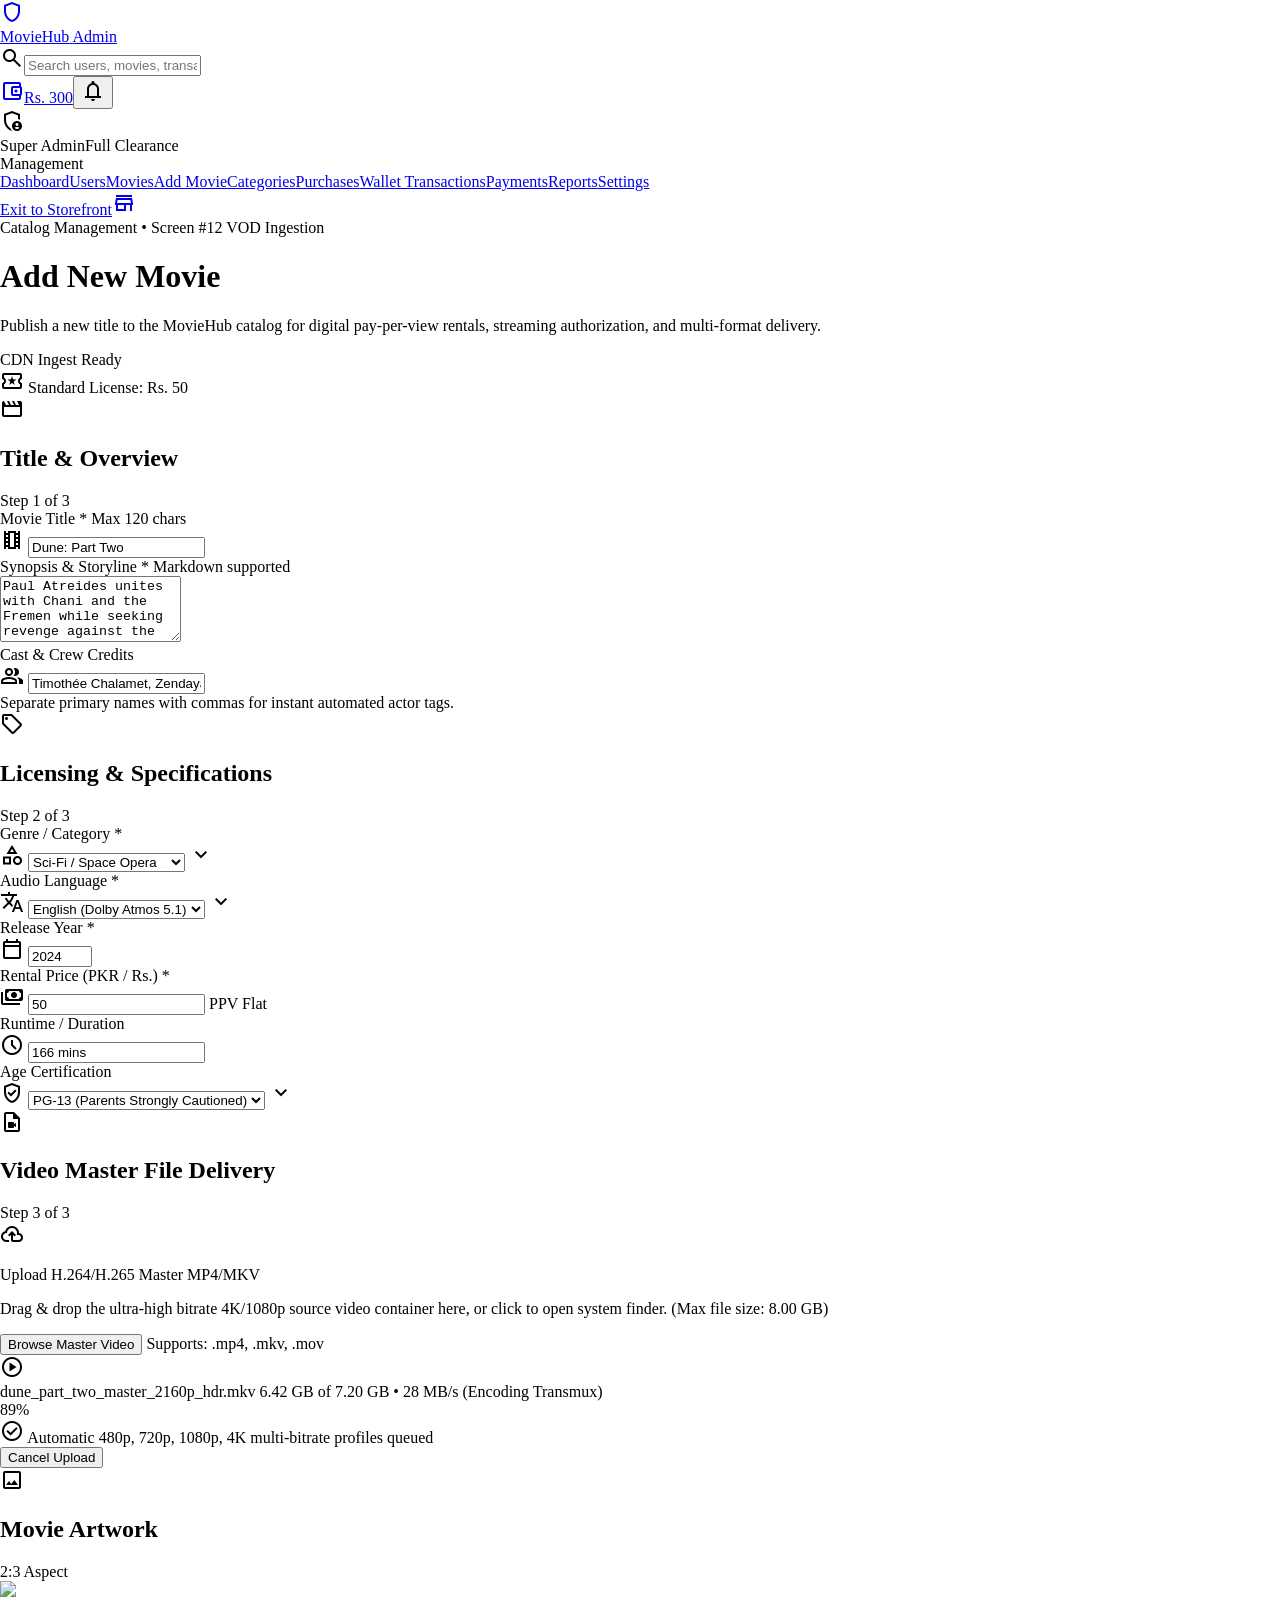
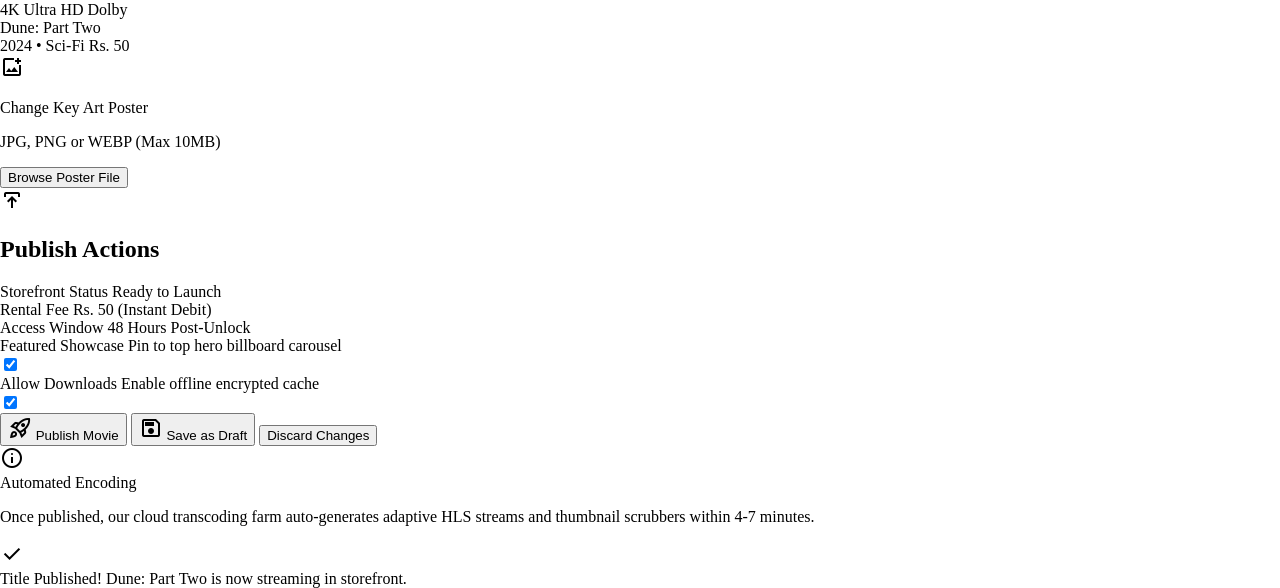
==== addmovie.html @ 7bdfab2d "create new pages for movie hub" ====
<!DOCTYPE html>

<html class="dark" lang="en"><head><meta charset="utf-8"/><meta content="width=device-width, initial-scale=1.0" name="viewport"/><meta content="web_admin" name="shell-type"/><title>MovieHub - Admin Portal</title><link href="https://fonts.googleapis.com" rel="preconnect"/><link crossorigin="" href="https://fonts.gstatic.com" rel="preconnect"/><link href="https://fonts.googleapis.com/css2?family=Plus+Jakarta+Sans:wght@400;600;700;800&amp;display=swap" rel="stylesheet"/><link href="https://fonts.googleapis.com/css2?family=Material+Symbols+Outlined:opsz,wght,FILL,GRAD@20..48,100..700,0..1,-50..200" rel="stylesheet"/><link href="https://fonts.googleapis.com/css2?family=Material+Symbols+Outlined:wght,FILL@100..700,0..1&amp;display=swap" rel="stylesheet"/>
<link href="https://fonts.googleapis.com/css2?family=Material+Symbols+Outlined:wght,FILL@100..700,0..1&amp;display=swap" rel="stylesheet"/><style>@layer base { html, body { margin: 0; padding: 0; } body { overscroll-behavior: none; } main > :first-child { margin-top: 0 !important; } main > :last-child { margin-bottom: 0 !important; } } ::-webkit-scrollbar { display: none; }</style><script src="https://cdn.tailwindcss.com"></script><script id="tailwind-config">tailwind.config = { darkMode: "class", theme: { extend: { "colors": { "surface-bright": "#353940", "on-tertiary": "#003824", "on-secondary": "#00354a", "surface-container-low": "#181c22", "outline-variant": "#3f4850", "on-secondary-fixed": "#001e2c", "secondary": "#7bd0ff", "error-container": "#93000a", "on-background": "#dfe2eb", "on-primary-container": "#002c47", "surface-container": "#1c2026", "on-surface-variant": "#bfc7d2", "secondary-fixed": "#c4e7ff", "on-secondary-fixed-variant": "#004c69", "inverse-surface": "#dfe2eb", "on-error-container": "#ffdad6", "on-primary-fixed-variant": "#004b73", "surface-tint": "#93ccff", "on-tertiary-fixed-variant": "#005236", "surface": "#10141a", "on-tertiary-fixed": "#002113", "tertiary": "#4edea3", "error": "#ffb4ab", "surface-variant": "#31353c", "surface-container-highest": "#31353c", "primary-fixed": "#cce5ff", "on-tertiary-container": "#00311f", "inverse-on-surface": "#2d3137", "surface-dim": "#10141a", "primary": "#93ccff", "on-primary-fixed": "#001d31", "primary-fixed-dim": "#93ccff", "inverse-primary": "#006398", "tertiary-fixed-dim": "#4edea3", "outline": "#89929b", "primary-container": "#3198dc", "secondary-container": "#00a6e0", "secondary-fixed-dim": "#7bd0ff", "tertiary-container": "#00a572", "on-secondary-container": "#00374d", "surface-container-lowest": "#0a0e14", "tertiary-fixed": "#6ffbbe", "on-primary": "#003351", "surface-container-high": "#262a31", "on-surface": "#dfe2eb", "background": "#10141a", "on-error": "#690005" }, "borderRadius": { "DEFAULT": "0.25rem", "lg": "0.5rem", "xl": "0.75rem", "full": "9999px" }, "spacing": { "space-xs": "0.25rem", "margin-mobile": "1rem", "space-sm": "0.5rem", "space-md": "1rem", "space-lg": "1.5rem", "gutter-mobile": "0.75rem", "margin": "2rem", "gutter": "1.25rem", "space-xl": "2.5rem" }, "fontFamily": { "headline-lg-mobile": ["Plus Jakarta Sans"], "body-md": ["Plus Jakarta Sans"], "headline-xl": ["Plus Jakarta Sans"], "title-md": ["Plus Jakarta Sans"], "body-lg": ["Plus Jakarta Sans"], "headline-xl-mobile": ["Plus Jakarta Sans"], "headline-lg": ["Plus Jakarta Sans"], "label-md": ["Plus Jakarta Sans"], "body-sm": ["Plus Jakarta Sans"], "headline-sm": ["Plus Jakarta Sans"], "headline-md": ["Plus Jakarta Sans"], "label-lg": ["Plus Jakarta Sans"], "label-sm": ["Plus Jakarta Sans"] }, "fontSize": { "headline-lg-mobile": ["24px", { "lineHeight": "32px", "letterSpacing": "-0.01em", "fontWeight": "700" }], "body-md": ["14px", { "lineHeight": "22px", "fontWeight": "400" }], "headline-xl": ["48px", { "lineHeight": "56px", "letterSpacing": "-0.02em", "fontWeight": "800" }], "title-md": ["16px", { "lineHeight": "24px", "fontWeight": "600" }], "body-lg": ["16px", { "lineHeight": "26px", "fontWeight": "400" }], "headline-xl-mobile": ["32px", { "lineHeight": "40px", "letterSpacing": "-0.02em", "fontWeight": "800" }], "headline-lg": ["32px", { "lineHeight": "40px", "letterSpacing": "-0.015em", "fontWeight": "700" }], "label-md": ["12px", { "lineHeight": "16px", "letterSpacing": "0.02em", "fontWeight": "600" }], "body-sm": ["12px", { "lineHeight": "18px", "fontWeight": "400" }], "headline-sm": ["20px", { "lineHeight": "28px", "fontWeight": "600" }], "headline-md": ["24px", { "lineHeight": "32px", "fontWeight": "600" }], "label-lg": ["14px", { "lineHeight": "20px", "fontWeight": "600" }], "label-sm": ["10px", { "lineHeight": "14px", "letterSpacing": "0.04em", "fontWeight": "700" }] } } } };</script></head><body class="bg-surface-container-lowest font-body-md text-on-surface antialiased"><header class="fixed top-0 left-0 right-0 z-50 bg-surface/90 backdrop-blur-xl border-b border-surface-container-high"><div class="h-16 w-full px-margin flex items-center justify-between gap-space-md"><div class="flex items-center gap-space-xl"><a class="flex items-center gap-space-sm group" data-path="admin-dashboard" href="#"><div class="w-9 h-9 rounded-lg bg-primary flex items-center justify-center shadow-[0_0_16px_rgba(147,204,255,0.4)] group-hover:scale-105 transition-transform"><span class="material-symbols-outlined text-on-primary text-[22px]">shield</span></div><span class="font-headline-sm text-headline-sm font-bold tracking-tight text-on-surface">Movie<span class="text-primary">Hub</span> <span class="text-xs uppercase tracking-widest text-primary-container px-2 py-0.5 bg-surface-container rounded ml-1 font-bold">Admin</span></span></a></div><div class="flex-1 max-w-md hidden md:block"><div class="relative flex items-center"><span class="material-symbols-outlined absolute left-space-md text-outline pointer-events-none text-[20px]">search</span><input class="w-full h-10 pl-10 pr-space-md bg-surface-container-low border border-surface-container-high rounded-full font-body-md text-body-md text-on-surface placeholder:text-outline focus:outline-none focus:border-primary focus:bg-surface-container transition-all" placeholder="Search users, movies, transactions..." type="text"/></div></div><div class="flex items-center gap-space-md"><a class="flex items-center gap-space-xs px-space-md py-1.5 bg-surface-container-low border border-surface-container-high rounded-full hover:border-tertiary/40 transition-colors" data-path="wallet" href="#"><span class="material-symbols-outlined text-tertiary text-[18px]">account_balance_wallet</span><span class="font-label-md text-label-md font-semibold text-on-surface">Rs. 300</span></a><button aria-label="Notifications" class="w-9 h-9 rounded-full flex items-center justify-center text-on-surface-variant hover:text-on-surface hover:bg-surface-container transition-colors relative" type="button"><span class="material-symbols-outlined text-[20px]">notifications</span><span class="absolute top-2 right-2 w-2 h-2 rounded-full bg-primary ring-2 ring-surface"></span></button><div class="flex items-center gap-space-sm pl-space-xs"><div class="w-8 h-8 rounded-full bg-primary flex items-center justify-center"><span class="material-symbols-outlined text-on-primary text-[18px]">admin_panel_settings</span></div><div class="hidden lg:flex flex-col text-left"><span class="font-label-md text-label-md font-semibold text-on-surface leading-tight">Super Admin</span><span class="font-label-sm text-label-sm text-primary leading-tight">Full Clearance</span></div></div></div></div></header><div class="fixed top-16 left-0 bottom-0 w-64 bg-surface border-r border-surface-container-high z-40 hidden md:flex flex-col justify-between p-space-md"><div class="flex flex-col gap-space-md"><div class="px-space-sm py-space-xs"><span class="font-label-sm text-label-sm uppercase tracking-wider text-outline font-bold">Management</span></div><nav class="flex flex-col gap-space-xs" data-active-classes="bg-surface-container-high text-primary font-semibold rounded-lg"><a class="px-space-md py-2.5 font-label-lg text-label-lg text-on-surface-variant hover:text-on-surface hover:bg-surface-container transition-colors rounded-lg" data-path="admin-dashboard" href="#">Dashboard</a><a class="px-space-md py-2.5 font-label-lg text-label-lg text-on-surface-variant hover:text-on-surface hover:bg-surface-container transition-colors rounded-lg" data-path="admin-users" href="#">Users</a><a class="px-space-md py-2.5 font-label-lg text-label-lg text-on-surface-variant hover:text-on-surface hover:bg-surface-container transition-colors rounded-lg" data-path="admin-movies" href="#">Movies</a><a aria-current="page" class="px-space-md py-2.5 transition-colors bg-surface-container-high text-primary font-semibold rounded-lg" data-path="admin-add-movie" href="#">Add Movie</a><a class="px-space-md py-2.5 font-label-lg text-label-lg text-on-surface-variant hover:text-on-surface hover:bg-surface-container transition-colors rounded-lg" data-path="admin-categories" href="#">Categories</a><a class="px-space-md py-2.5 font-label-lg text-label-lg text-on-surface-variant hover:text-on-surface hover:bg-surface-container transition-colors rounded-lg" data-path="admin-purchases" href="#">Purchases</a><a class="px-space-md py-2.5 font-label-lg text-label-lg text-on-surface-variant hover:text-on-surface hover:bg-surface-container transition-colors rounded-lg" data-path="admin-wallet-transactions" href="#">Wallet Transactions</a><a class="px-space-md py-2.5 font-label-lg text-label-lg text-on-surface-variant hover:text-on-surface hover:bg-surface-container transition-colors rounded-lg" data-path="admin-payments" href="#">Payments</a><a class="px-space-md py-2.5 font-label-lg text-label-lg text-on-surface-variant hover:text-on-surface hover:bg-surface-container transition-colors rounded-lg" data-path="admin-reports" href="#">Reports</a><a class="px-space-md py-2.5 font-label-lg text-label-lg text-on-surface-variant hover:text-on-surface hover:bg-surface-container transition-colors rounded-lg" data-path="admin-settings" href="#">Settings</a></nav></div><div class="flex flex-col gap-space-sm pt-space-md border-t border-surface-container-high/60"><a class="px-space-md py-2 font-label-md text-label-md text-on-surface-variant hover:text-on-surface flex items-center justify-between" data-path="home" href="#"><span>Exit to Storefront</span><span class="material-symbols-outlined text-[18px]">store</span></a></div></div><main class="w-full pt-16 md:pl-64 bg-surface-container-lowest min-h-screen"><div class="flex flex-col w-full">
<!-- Top Context Header with Fluid Mesh Glow -->
<div class="relative w-full overflow-hidden bg-surface-container-low px-margin py-space-lg shadow-sm">
<div class="absolute -top-24 -right-16 w-96 h-96 rounded-full bg-primary/10 blur-3xl pointer-events-none"></div>
<div class="absolute top-1/2 -left-20 w-80 h-80 rounded-full bg-tertiary/10 blur-3xl pointer-events-none"></div>
<div class="relative z-10 flex flex-col md:flex-row md:items-center md:justify-between gap-space-md max-w-7xl mx-auto">
<div class="flex flex-col gap-space-xs">
<div class="flex items-center gap-space-xs">
<span class="font-label-sm text-label-sm uppercase tracking-wider text-primary font-bold">Catalog Management</span>
<span class="text-outline-variant font-label-sm">•</span>
<span class="font-label-sm text-label-sm text-on-surface-variant">Screen #12 VOD Ingestion</span>
</div>
<h1 class="font-headline-lg text-headline-lg font-bold text-on-surface tracking-tight">Add New Movie</h1>
<p class="font-body-md text-body-md text-on-surface-variant max-w-2xl">
          Publish a new title to the MovieHub catalog for digital pay-per-view rentals, streaming authorization, and multi-format delivery.
        </p>
</div>
<!-- Quick Status Badges -->
<div class="flex items-center gap-space-sm self-start md:self-auto">
<div class="flex items-center gap-space-xs px-space-md py-2 rounded-xl bg-surface-container text-on-surface font-label-md text-label-md">
<span class="w-2.5 h-2.5 rounded-full bg-tertiary animate-pulse"></span>
<span>CDN Ingest Ready</span>
</div>
<div class="flex items-center gap-space-xs px-space-md py-2 rounded-xl bg-surface-container text-on-surface font-label-md text-label-md">
<span class="material-symbols-outlined text-[18px] text-primary">local_activity</span>
<span>Standard License: Rs. 50</span>
</div>
</div>
</div>
</div>
<!-- Main Content Space -->
<div class="w-full max-w-7xl mx-auto px-margin py-space-xl">
<form class="grid grid-cols-1 lg:grid-cols-12 gap-gutter items-start" id="addMovieForm" onsubmit="event.preventDefault();">
<!-- Primary Left Column: Core Metadata & Storyline (8 cols) -->
<div class="lg:col-span-8 flex flex-col gap-space-lg">
<!-- Section 1: Basic Information -->
<div class="bg-surface-container rounded-xl p-space-lg flex flex-col gap-space-md shadow-md">
<div class="flex items-center justify-between pb-space-xs">
<div class="flex items-center gap-space-sm">
<div class="w-8 h-8 rounded-lg bg-primary/20 flex items-center justify-center text-primary">
<span class="material-symbols-outlined text-[18px]">movie</span>
</div>
<h2 class="font-headline-sm text-headline-sm font-semibold text-on-surface">Title &amp; Overview</h2>
</div>
<span class="font-label-sm text-label-sm uppercase tracking-wider text-outline">Step 1 of 3</span>
</div>
<!-- Movie Name -->
<div class="flex flex-col gap-space-xs">
<div class="flex items-center justify-between">
<label class="font-label-md text-label-md text-on-surface font-semibold" for="movieName">Movie Title <span class="text-error">*</span></label>
<span class="font-body-sm text-body-sm text-outline">Max 120 chars</span>
</div>
<div class="relative flex items-center">
<span class="material-symbols-outlined absolute left-space-md text-outline pointer-events-none text-[20px]">theaters</span>
<input class="w-full h-11 pl-11 pr-space-md bg-surface-container-low rounded-lg text-on-surface font-body-md text-body-md placeholder:text-outline focus:outline-none focus:bg-surface-container-highest transition-colors" id="movieName" name="movieName" placeholder="Enter movie title (e.g. Dune: Part Two)" type="text" value="Dune: Part Two"/>
</div>
</div>
<!-- Synopsis / Description -->
<div class="flex flex-col gap-space-xs">
<div class="flex items-center justify-between">
<label class="font-label-md text-label-md text-on-surface font-semibold" for="movieDescription">Synopsis &amp; Storyline <span class="text-error">*</span></label>
<span class="font-body-sm text-body-sm text-outline">Markdown supported</span>
</div>
<textarea class="w-full p-space-md bg-surface-container-low rounded-lg text-on-surface font-body-md text-body-md placeholder:text-outline focus:outline-none focus:bg-surface-container-highest transition-colors resize-y" id="movieDescription" placeholder="Enter movie storyline, themes, background details, and digital rental notes..." rows="4">Paul Atreides unites with Chani and the Fremen while seeking revenge against the conspirators who destroyed his family. Facing a choice between the love of his life and the fate of the known universe, he endeavors to prevent a terrible future only he can foresee.</textarea>
</div>
<!-- Cast & Crew -->
<div class="flex flex-col gap-space-xs">
<label class="font-label-md text-label-md text-on-surface font-semibold" for="castCrew">Cast &amp; Crew Credits</label>
<div class="relative flex items-center">
<span class="material-symbols-outlined absolute left-space-md text-outline pointer-events-none text-[20px]">group</span>
<input class="w-full h-11 pl-11 pr-space-md bg-surface-container-low rounded-lg text-on-surface font-body-md text-body-md placeholder:text-outline focus:outline-none focus:bg-surface-container-highest transition-colors" id="castCrew" placeholder="Timothée Chalamet, Zendaya, Denis Villeneuve..." type="text" value="Timothée Chalamet, Zendaya, Rebecca Ferguson, Denis Villeneuve"/>
</div>
<span class="font-body-sm text-body-sm text-on-surface-variant">Separate primary names with commas for instant automated actor tags.</span>
</div>
</div>
<!-- Section 2: Format, Distribution & Pricing -->
<div class="bg-surface-container rounded-xl p-space-lg flex flex-col gap-space-md shadow-md">
<div class="flex items-center justify-between pb-space-xs">
<div class="flex items-center gap-space-sm">
<div class="w-8 h-8 rounded-lg bg-tertiary/20 flex items-center justify-center text-tertiary">
<span class="material-symbols-outlined text-[18px]">sell</span>
</div>
<h2 class="font-headline-sm text-headline-sm font-semibold text-on-surface">Licensing &amp; Specifications</h2>
</div>
<span class="font-label-sm text-label-sm uppercase tracking-wider text-outline">Step 2 of 3</span>
</div>
<div class="grid grid-cols-1 md:grid-cols-2 gap-space-md">
<!-- Category Dropdown -->
<div class="flex flex-col gap-space-xs">
<label class="font-label-md text-label-md text-on-surface font-semibold" for="categorySelect">Genre / Category <span class="text-error">*</span></label>
<div class="relative flex items-center">
<span class="material-symbols-outlined absolute left-space-md text-outline pointer-events-none text-[20px]">category</span>
<select class="w-full h-11 pl-11 pr-10 bg-surface-container-low rounded-lg text-on-surface font-body-md text-body-md focus:outline-none focus:bg-surface-container-highest appearance-none cursor-pointer" id="categorySelect">
<option selected="" value="Sci-Fi">Sci-Fi / Space Opera</option>
<option value="Action">Action &amp; Adventure</option>
<option value="Hollywood">Hollywood Blockbuster</option>
<option value="Bollywood">Bollywood Premiere</option>
<option value="Thriller">Thriller &amp; Mystery</option>
<option value="Comedy">Comedy</option>
<option value="Horror">Horror &amp; Supernatural</option>
</select>
<span class="material-symbols-outlined absolute right-space-md text-outline pointer-events-none text-[20px]">expand_more</span>
</div>
</div>
<!-- Primary Language -->
<div class="flex flex-col gap-space-xs">
<label class="font-label-md text-label-md text-on-surface font-semibold" for="languageSelect">Audio Language <span class="text-error">*</span></label>
<div class="relative flex items-center">
<span class="material-symbols-outlined absolute left-space-md text-outline pointer-events-none text-[20px]">translate</span>
<select class="w-full h-11 pl-11 pr-10 bg-surface-container-low rounded-lg text-on-surface font-body-md text-body-md focus:outline-none focus:bg-surface-container-highest appearance-none cursor-pointer" id="languageSelect">
<option selected="" value="English">English (Dolby Atmos 5.1)</option>
<option value="Urdu">Urdu (Original Dub)</option>
<option value="Hindi">Hindi (Multi-Audio)</option>
<option value="Punjabi">Punjabi (Regional)</option>
</select>
<span class="material-symbols-outlined absolute right-space-md text-outline pointer-events-none text-[20px]">expand_more</span>
</div>
</div>
<!-- Release Year -->
<div class="flex flex-col gap-space-xs">
<label class="font-label-md text-label-md text-on-surface font-semibold" for="releaseYear">Release Year <span class="text-error">*</span></label>
<div class="relative flex items-center">
<span class="material-symbols-outlined absolute left-space-md text-outline pointer-events-none text-[20px]">calendar_today</span>
<input class="w-full h-11 pl-11 pr-space-md bg-surface-container-low rounded-lg text-on-surface font-body-md text-body-md focus:outline-none focus:bg-surface-container-highest" id="releaseYear" max="2099" min="1900" placeholder="2024" type="number" value="2024"/>
</div>
</div>
<!-- Rental Price -->
<div class="flex flex-col gap-space-xs">
<label class="font-label-md text-label-md text-on-surface font-semibold" for="rentalPrice">Rental Price (PKR / Rs.) <span class="text-error">*</span></label>
<div class="relative flex items-center">
<span class="material-symbols-outlined absolute left-space-md text-tertiary pointer-events-none text-[20px]">payments</span>
<input class="w-full h-11 pl-11 pr-24 bg-surface-container-low rounded-lg text-on-surface font-body-md text-body-md font-bold focus:outline-none focus:bg-surface-container-highest" id="rentalPrice" min="0" placeholder="50" step="5" type="number" value="50"/>
<span class="absolute right-space-md font-label-sm text-label-sm text-tertiary bg-tertiary/10 px-2 py-0.5 rounded">PPV Flat</span>
</div>
</div>
<!-- Duration -->
<div class="flex flex-col gap-space-xs">
<label class="font-label-md text-label-md text-on-surface font-semibold" for="duration">Runtime / Duration</label>
<div class="relative flex items-center">
<span class="material-symbols-outlined absolute left-space-md text-outline pointer-events-none text-[20px]">schedule</span>
<input class="w-full h-11 pl-11 pr-space-md bg-surface-container-low rounded-lg text-on-surface font-body-md text-body-md focus:outline-none focus:bg-surface-container-highest" id="duration" placeholder="e.g. 166 mins" type="text" value="166 mins"/>
</div>
</div>
<!-- Maturity / Age Rating -->
<div class="flex flex-col gap-space-xs">
<label class="font-label-md text-label-md text-on-surface font-semibold" for="ratingSelect">Age Certification</label>
<div class="relative flex items-center">
<span class="material-symbols-outlined absolute left-space-md text-outline pointer-events-none text-[20px]">verified_user</span>
<select class="w-full h-11 pl-11 pr-10 bg-surface-container-low rounded-lg text-on-surface font-body-md text-body-md focus:outline-none focus:bg-surface-container-highest appearance-none cursor-pointer" id="ratingSelect">
<option selected="" value="PG-13">PG-13 (Parents Strongly Cautioned)</option>
<option value="R">R (Restricted)</option>
<option value="U">U (Universal / All Ages)</option>
<option value="18+">18+ (Adults Only)</option>
</select>
<span class="material-symbols-outlined absolute right-space-md text-outline pointer-events-none text-[20px]">expand_more</span>
</div>
</div>
</div>
</div>
<!-- Section 3: Master File Upload with Live Status Simulator -->
<div class="bg-surface-container rounded-xl p-space-lg flex flex-col gap-space-md shadow-md">
<div class="flex items-center justify-between pb-space-xs">
<div class="flex items-center gap-space-sm">
<div class="w-8 h-8 rounded-lg bg-secondary-container/30 flex items-center justify-center text-secondary">
<span class="material-symbols-outlined text-[18px]">video_file</span>
</div>
<h2 class="font-headline-sm text-headline-sm font-semibold text-on-surface">Video Master File Delivery</h2>
</div>
<span class="font-label-sm text-label-sm uppercase tracking-wider text-outline">Step 3 of 3</span>
</div>
<!-- Video Drop Zone -->
<div class="p-space-lg rounded-xl bg-surface-container-low flex flex-col items-center justify-center text-center group cursor-pointer transition-colors hover:bg-surface-container-high/60">
<div class="w-14 h-14 rounded-full bg-surface-container flex items-center justify-center mb-space-sm group-hover:scale-110 transition-transform">
<span class="material-symbols-outlined text-primary text-[28px]">cloud_upload</span>
</div>
<p class="font-title-md text-title-md text-on-surface font-semibold">Upload H.264/H.265 Master MP4/MKV</p>
<p class="font-body-sm text-body-sm text-on-surface-variant mt-1 max-w-md">
              Drag &amp; drop the ultra-high bitrate 4K/1080p source video container here, or click to open system finder. (Max file size: 8.00 GB)
            </p>
<div class="flex items-center gap-space-sm mt-space-md">
<button class="px-space-md py-2 rounded-full bg-surface-container-high hover:bg-surface-bright text-on-surface font-label-md text-label-md transition-colors" type="button">
                Browse Master Video
              </button>
<span class="font-label-sm text-label-sm text-outline">Supports: .mp4, .mkv, .mov</span>
</div>
</div>
<!-- Upload Progress Simulator Block -->
<div class="p-space-md rounded-xl bg-surface-container-low flex flex-col gap-space-sm">
<div class="flex items-center justify-between">
<div class="flex items-center gap-space-sm min-w-0">
<span class="material-symbols-outlined text-primary text-[22px]">play_circle</span>
<div class="flex flex-col min-w-0">
<span class="font-label-lg text-label-lg font-semibold text-on-surface truncate">dune_part_two_master_2160p_hdr.mkv</span>
<span class="font-body-sm text-body-sm text-on-surface-variant">6.42 GB of 7.20 GB • 28 MB/s (Encoding Transmux)</span>
</div>
</div>
<span class="font-label-md text-label-md font-bold text-primary">89%</span>
</div>
<!-- Progress Bar -->
<div class="w-full h-2 rounded-full bg-surface-container overflow-hidden">
<div class="h-full bg-gradient-to-r from-primary to-tertiary rounded-full transition-all duration-300" style="width: 89%;"></div>
</div>
<div class="flex items-center justify-between pt-1">
<div class="flex items-center gap-space-xs text-tertiary font-label-sm text-label-sm">
<span class="material-symbols-outlined text-[14px]">check_circle</span>
<span>Automatic 480p, 720p, 1080p, 4K multi-bitrate profiles queued</span>
</div>
<button class="text-error font-label-sm text-label-sm hover:underline" type="button">Cancel Upload</button>
</div>
</div>
</div>
</div>
<!-- Secondary Right Column: Live Poster Preview, Upload Box & Publication (4 cols) -->
<div class="lg:col-span-4 flex flex-col gap-space-lg">
<!-- Poster Upload Card -->
<div class="bg-surface-container rounded-xl p-space-lg flex flex-col gap-space-md shadow-md">
<div class="flex items-center justify-between pb-space-xs">
<div class="flex items-center gap-space-sm">
<div class="w-8 h-8 rounded-lg bg-primary/20 flex items-center justify-center text-primary">
<span class="material-symbols-outlined text-[18px]">image</span>
</div>
<h2 class="font-headline-sm text-headline-sm font-semibold text-on-surface">Movie Artwork</h2>
</div>
<span class="font-label-sm text-label-sm text-outline">2:3 Aspect</span>
</div>
<!-- Poster Live Preview Box -->
<div class="relative w-full aspect-[2/3] rounded-xl overflow-hidden bg-surface-container-low shadow-lg group">
<img class="w-full h-full object-cover transition-transform duration-500 group-hover:scale-105" data-alt="Official high-resolution cinema movie poster for Dune Part Two featuring Paul Atreides and desert warriors standing atop majestic golden sand dunes beneath twin moons, cinematic blue shadows, intense orange glow, 4K hyper-detailed digital art." src="https://lh3.googleusercontent.com/aida-public/[base64]"/>
<!-- Quality & Scrim Overlays -->
<div class="absolute inset-0 bg-gradient-to-t from-surface-container-lowest via-transparent to-black/40"></div>
<div class="absolute top-3 right-3 flex items-center gap-1.5">
<span class="px-2 py-0.5 rounded bg-surface/80 backdrop-blur-md text-primary font-label-sm text-label-sm uppercase tracking-wider font-bold">4K Ultra HD</span>
<span class="px-2 py-0.5 rounded bg-tertiary-container text-on-tertiary-container font-label-sm text-label-sm uppercase tracking-wider font-bold">Dolby</span>
</div>
<!-- Preview Data on Scrim -->
<div class="absolute bottom-3 left-3 right-3 flex flex-col gap-1">
<span class="font-title-md text-title-md text-on-surface font-bold truncate">Dune: Part Two</span>
<div class="flex items-center justify-between text-on-surface-variant font-body-sm text-body-sm">
<span>2024 • Sci-Fi</span>
<span class="font-bold text-tertiary">Rs. 50</span>
</div>
</div>
</div>
<!-- Drop Box Actions -->
<div class="p-space-md rounded-xl bg-surface-container-low flex flex-col items-center justify-center text-center">
<span class="material-symbols-outlined text-outline text-[24px] mb-1">add_photo_alternate</span>
<p class="font-label-md text-label-md text-on-surface font-semibold">Change Key Art Poster</p>
<p class="font-body-sm text-body-sm text-outline mt-0.5">JPG, PNG or WEBP (Max 10MB)</p>
<button class="mt-space-sm px-space-md py-1.5 rounded-full bg-surface-container-high hover:bg-surface-bright text-on-surface font-label-md text-label-md transition-colors" type="button">
              Browse Poster File
            </button>
</div>
</div>
<!-- Publication Summary & Operations -->
<div class="bg-surface-container rounded-xl p-space-lg flex flex-col gap-space-md shadow-md">
<div class="flex items-center gap-space-sm">
<div class="w-8 h-8 rounded-lg bg-tertiary/20 flex items-center justify-center text-tertiary">
<span class="material-symbols-outlined text-[18px]">publish</span>
</div>
<h2 class="font-headline-sm text-headline-sm font-semibold text-on-surface">Publish Actions</h2>
</div>
<div class="flex flex-col gap-space-sm p-space-md rounded-xl bg-surface-container-low">
<div class="flex items-center justify-between">
<span class="font-body-md text-body-md text-on-surface-variant">Storefront Status</span>
<span class="font-label-md text-label-md font-bold text-tertiary flex items-center gap-1">
<span class="w-2 h-2 rounded-full bg-tertiary"></span> Ready to Launch
              </span>
</div>
<div class="flex items-center justify-between">
<span class="font-body-md text-body-md text-on-surface-variant">Rental Fee</span>
<span class="font-label-md text-label-md font-bold text-on-surface">Rs. 50 (Instant Debit)</span>
</div>
<div class="flex items-center justify-between">
<span class="font-body-md text-body-md text-on-surface-variant">Access Window</span>
<span class="font-label-md text-label-md text-on-surface">48 Hours Post-Unlock</span>
</div>
</div>
<!-- Feature Flags Switch -->
<div class="flex items-center justify-between py-1">
<div class="flex flex-col">
<span class="font-label-md text-label-md font-semibold text-on-surface">Featured Showcase</span>
<span class="font-body-sm text-body-sm text-outline">Pin to top hero billboard carousel</span>
</div>
<label class="relative inline-flex items-center cursor-pointer">
<input checked="" class="sr-only peer" type="checkbox"/>
<div class="w-11 h-6 bg-surface-container-highest rounded-full peer peer-checked:after:translate-x-full peer-checked:after:border-white after:content-[''] after:absolute after:top-[2px] after:left-[2px] after:bg-on-surface after:rounded-full after:h-5 after:w-5 after:transition-all peer-checked:bg-primary-container"></div>
</label>
</div>
<div class="flex items-center justify-between py-1">
<div class="flex flex-col">
<span class="font-label-md text-label-md font-semibold text-on-surface">Allow Downloads</span>
<span class="font-body-sm text-body-sm text-outline">Enable offline encrypted cache</span>
</div>
<label class="relative inline-flex items-center cursor-pointer">
<input checked="" class="sr-only peer" type="checkbox"/>
<div class="w-11 h-6 bg-surface-container-highest rounded-full peer peer-checked:after:translate-x-full peer-checked:after:border-white after:content-[''] after:absolute after:top-[2px] after:left-[2px] after:bg-on-surface after:rounded-full after:h-5 after:w-5 after:transition-all peer-checked:bg-primary-container"></div>
</label>
</div>
<!-- Action Buttons -->
<div class="flex flex-col gap-space-xs pt-space-sm">
<button class="w-full py-3 px-space-lg rounded-full bg-primary hover:bg-primary-container text-on-primary font-label-lg text-label-lg font-bold flex items-center justify-center gap-space-xs shadow-[0_4px_16px_rgba(147,204,255,0.35)] transition-all hover:scale-[1.01]" onclick="showPublishAlert()" type="button">
<span class="material-symbols-outlined text-[20px]">rocket_launch</span>
<span>Publish Movie</span>
</button>
<button class="w-full py-2.5 px-space-lg rounded-full bg-surface-container-high hover:bg-surface-bright text-on-surface font-label-md text-label-md font-semibold flex items-center justify-center gap-space-xs transition-colors" type="button">
<span class="material-symbols-outlined text-[18px]">save</span>
<span>Save as Draft</span>
</button>
<button class="w-full py-2 text-outline hover:text-on-surface font-label-md text-label-md transition-colors text-center" type="reset">
              Discard Changes
            </button>
</div>
</div>
<!-- Live Ingestion Help Card -->
<div class="p-space-md rounded-xl bg-surface-container-low flex items-start gap-space-sm">
<span class="material-symbols-outlined text-secondary text-[22px] flex-shrink-0">info</span>
<div class="flex flex-col gap-0.5">
<span class="font-label-md text-label-md text-on-surface font-semibold">Automated Encoding</span>
<p class="font-body-sm text-body-sm text-on-surface-variant">
              Once published, our cloud transcoding farm auto-generates adaptive HLS streams and thumbnail scrubbers within 4-7 minutes.
            </p>
</div>
</div>
</div>
</form>
</div>
<!-- Notification Toast (Hidden by default, triggered by JS) -->
<div class="fixed bottom-6 right-6 z-50 transform translate-y-32 opacity-0 transition-all duration-300 pointer-events-none" id="toastNotification">
<div class="flex items-center gap-space-sm px-space-lg py-space-md bg-surface-container-high rounded-xl shadow-xl border-0">
<div class="w-8 h-8 rounded-full bg-tertiary flex items-center justify-center text-on-tertiary">
<span class="material-symbols-outlined text-[18px]">check</span>
</div>
<div class="flex flex-col">
<span class="font-label-lg text-label-lg font-bold text-on-surface">Title Published!</span>
<span class="font-body-sm text-body-sm text-on-surface-variant">Dune: Part Two is now streaming in storefront.</span>
</div>
</div>
</div>
</div>
<script>
  function showPublishAlert() {
    const toast = document.getElementById('toastNotification');
    if (!toast) return;
    toast.classList.remove('translate-y-32', 'opacity-0', 'pointer-events-none');
    toast.classList.add('translate-y-0', 'opacity-100');
    setTimeout(() => {
      toast.classList.remove('translate-y-0', 'opacity-100');
      toast.classList.add('translate-y-32', 'opacity-0', 'pointer-events-none');
    }, 4000);
  }
</script></main></body></html>
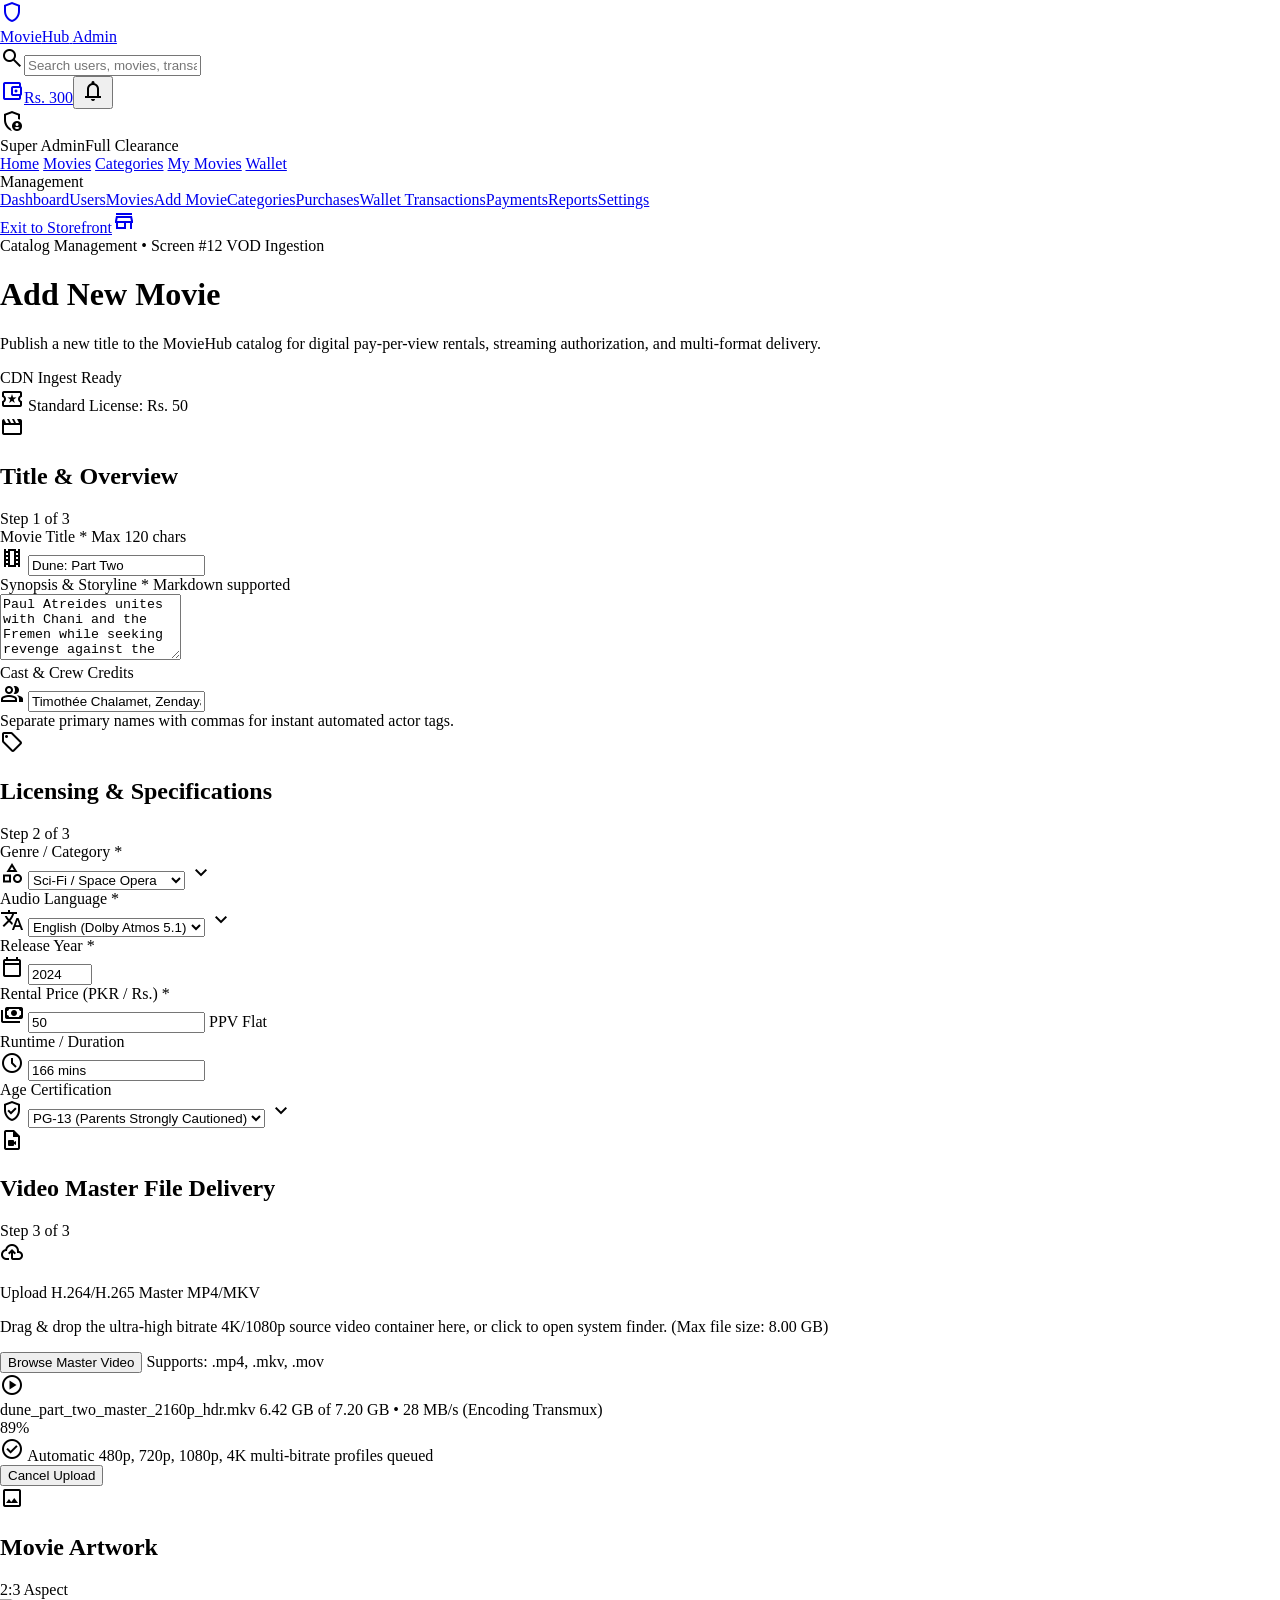
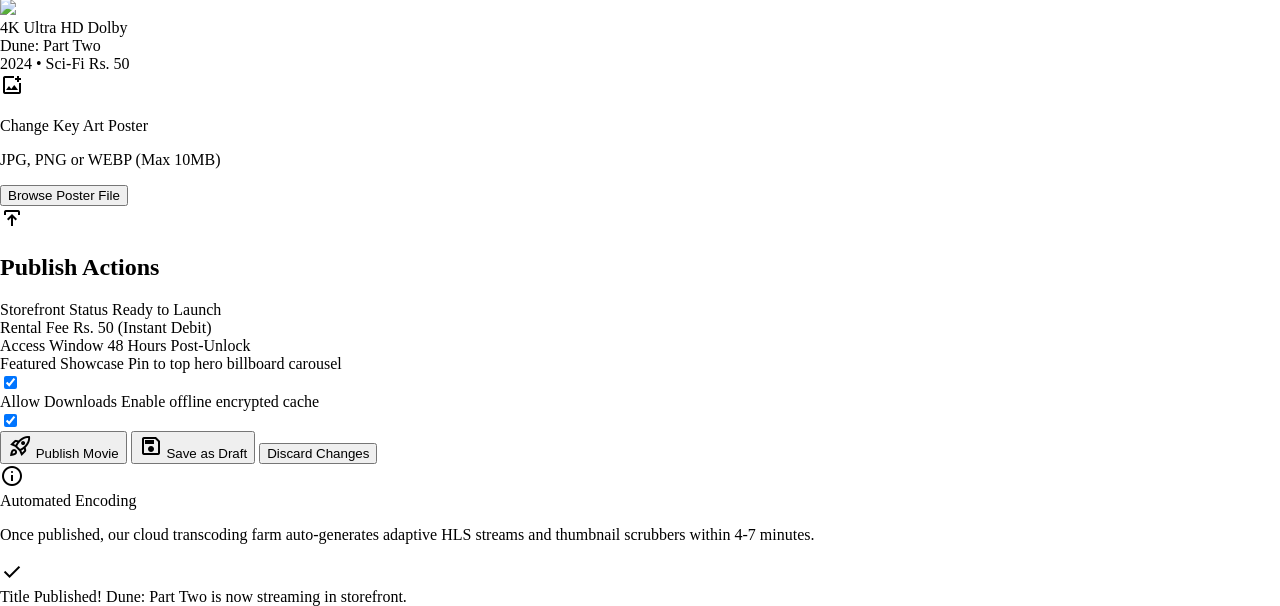
==== commit 8c251eaa: "make it responsive make it responsive" ====
--- a/addmovie.html
+++ b/addmovie.html
@@ -1,354 +1,549 @@
 <!DOCTYPE html>
 
-<html class="dark" lang="en"><head><meta charset="utf-8"/><meta content="width=device-width, initial-scale=1.0" name="viewport"/><meta content="web_admin" name="shell-type"/><title>MovieHub - Admin Portal</title><link href="https://fonts.googleapis.com" rel="preconnect"/><link crossorigin="" href="https://fonts.gstatic.com" rel="preconnect"/><link href="https://fonts.googleapis.com/css2?family=Plus+Jakarta+Sans:wght@400;600;700;800&amp;display=swap" rel="stylesheet"/><link href="https://fonts.googleapis.com/css2?family=Material+Symbols+Outlined:opsz,wght,FILL,GRAD@20..48,100..700,0..1,-50..200" rel="stylesheet"/><link href="https://fonts.googleapis.com/css2?family=Material+Symbols+Outlined:wght,FILL@100..700,0..1&amp;display=swap" rel="stylesheet"/>
-<link href="https://fonts.googleapis.com/css2?family=Material+Symbols+Outlined:wght,FILL@100..700,0..1&amp;display=swap" rel="stylesheet"/><style>@layer base { html, body { margin: 0; padding: 0; } body { overscroll-behavior: none; } main > :first-child { margin-top: 0 !important; } main > :last-child { margin-bottom: 0 !important; } } ::-webkit-scrollbar { display: none; }</style><script src="https://cdn.tailwindcss.com"></script><script id="tailwind-config">tailwind.config = { darkMode: "class", theme: { extend: { "colors": { "surface-bright": "#353940", "on-tertiary": "#003824", "on-secondary": "#00354a", "surface-container-low": "#181c22", "outline-variant": "#3f4850", "on-secondary-fixed": "#001e2c", "secondary": "#7bd0ff", "error-container": "#93000a", "on-background": "#dfe2eb", "on-primary-container": "#002c47", "surface-container": "#1c2026", "on-surface-variant": "#bfc7d2", "secondary-fixed": "#c4e7ff", "on-secondary-fixed-variant": "#004c69", "inverse-surface": "#dfe2eb", "on-error-container": "#ffdad6", "on-primary-fixed-variant": "#004b73", "surface-tint": "#93ccff", "on-tertiary-fixed-variant": "#005236", "surface": "#10141a", "on-tertiary-fixed": "#002113", "tertiary": "#4edea3", "error": "#ffb4ab", "surface-variant": "#31353c", "surface-container-highest": "#31353c", "primary-fixed": "#cce5ff", "on-tertiary-container": "#00311f", "inverse-on-surface": "#2d3137", "surface-dim": "#10141a", "primary": "#93ccff", "on-primary-fixed": "#001d31", "primary-fixed-dim": "#93ccff", "inverse-primary": "#006398", "tertiary-fixed-dim": "#4edea3", "outline": "#89929b", "primary-container": "#3198dc", "secondary-container": "#00a6e0", "secondary-fixed-dim": "#7bd0ff", "tertiary-container": "#00a572", "on-secondary-container": "#00374d", "surface-container-lowest": "#0a0e14", "tertiary-fixed": "#6ffbbe", "on-primary": "#003351", "surface-container-high": "#262a31", "on-surface": "#dfe2eb", "background": "#10141a", "on-error": "#690005" }, "borderRadius": { "DEFAULT": "0.25rem", "lg": "0.5rem", "xl": "0.75rem", "full": "9999px" }, "spacing": { "space-xs": "0.25rem", "margin-mobile": "1rem", "space-sm": "0.5rem", "space-md": "1rem", "space-lg": "1.5rem", "gutter-mobile": "0.75rem", "margin": "2rem", "gutter": "1.25rem", "space-xl": "2.5rem" }, "fontFamily": { "headline-lg-mobile": ["Plus Jakarta Sans"], "body-md": ["Plus Jakarta Sans"], "headline-xl": ["Plus Jakarta Sans"], "title-md": ["Plus Jakarta Sans"], "body-lg": ["Plus Jakarta Sans"], "headline-xl-mobile": ["Plus Jakarta Sans"], "headline-lg": ["Plus Jakarta Sans"], "label-md": ["Plus Jakarta Sans"], "body-sm": ["Plus Jakarta Sans"], "headline-sm": ["Plus Jakarta Sans"], "headline-md": ["Plus Jakarta Sans"], "label-lg": ["Plus Jakarta Sans"], "label-sm": ["Plus Jakarta Sans"] }, "fontSize": { "headline-lg-mobile": ["24px", { "lineHeight": "32px", "letterSpacing": "-0.01em", "fontWeight": "700" }], "body-md": ["14px", { "lineHeight": "22px", "fontWeight": "400" }], "headline-xl": ["48px", { "lineHeight": "56px", "letterSpacing": "-0.02em", "fontWeight": "800" }], "title-md": ["16px", { "lineHeight": "24px", "fontWeight": "600" }], "body-lg": ["16px", { "lineHeight": "26px", "fontWeight": "400" }], "headline-xl-mobile": ["32px", { "lineHeight": "40px", "letterSpacing": "-0.02em", "fontWeight": "800" }], "headline-lg": ["32px", { "lineHeight": "40px", "letterSpacing": "-0.015em", "fontWeight": "700" }], "label-md": ["12px", { "lineHeight": "16px", "letterSpacing": "0.02em", "fontWeight": "600" }], "body-sm": ["12px", { "lineHeight": "18px", "fontWeight": "400" }], "headline-sm": ["20px", { "lineHeight": "28px", "fontWeight": "600" }], "headline-md": ["24px", { "lineHeight": "32px", "fontWeight": "600" }], "label-lg": ["14px", { "lineHeight": "20px", "fontWeight": "600" }], "label-sm": ["10px", { "lineHeight": "14px", "letterSpacing": "0.04em", "fontWeight": "700" }] } } } };</script></head><body class="bg-surface-container-lowest font-body-md text-on-surface antialiased"><header class="fixed top-0 left-0 right-0 z-50 bg-surface/90 backdrop-blur-xl border-b border-surface-container-high"><div class="h-16 w-full px-margin flex items-center justify-between gap-space-md"><div class="flex items-center gap-space-xl"><a class="flex items-center gap-space-sm group" data-path="admin-dashboard" href="#"><div class="w-9 h-9 rounded-lg bg-primary flex items-center justify-center shadow-[0_0_16px_rgba(147,204,255,0.4)] group-hover:scale-105 transition-transform"><span class="material-symbols-outlined text-on-primary text-[22px]">shield</span></div><span class="font-headline-sm text-headline-sm font-bold tracking-tight text-on-surface">Movie<span class="text-primary">Hub</span> <span class="text-xs uppercase tracking-widest text-primary-container px-2 py-0.5 bg-surface-container rounded ml-1 font-bold">Admin</span></span></a></div><div class="flex-1 max-w-md hidden md:block"><div class="relative flex items-center"><span class="material-symbols-outlined absolute left-space-md text-outline pointer-events-none text-[20px]">search</span><input class="w-full h-10 pl-10 pr-space-md bg-surface-container-low border border-surface-container-high rounded-full font-body-md text-body-md text-on-surface placeholder:text-outline focus:outline-none focus:border-primary focus:bg-surface-container transition-all" placeholder="Search users, movies, transactions..." type="text"/></div></div><div class="flex items-center gap-space-md"><a class="flex items-center gap-space-xs px-space-md py-1.5 bg-surface-container-low border border-surface-container-high rounded-full hover:border-tertiary/40 transition-colors" data-path="wallet" href="#"><span class="material-symbols-outlined text-tertiary text-[18px]">account_balance_wallet</span><span class="font-label-md text-label-md font-semibold text-on-surface">Rs. 300</span></a><button aria-label="Notifications" class="w-9 h-9 rounded-full flex items-center justify-center text-on-surface-variant hover:text-on-surface hover:bg-surface-container transition-colors relative" type="button"><span class="material-symbols-outlined text-[20px]">notifications</span><span class="absolute top-2 right-2 w-2 h-2 rounded-full bg-primary ring-2 ring-surface"></span></button><div class="flex items-center gap-space-sm pl-space-xs"><div class="w-8 h-8 rounded-full bg-primary flex items-center justify-center"><span class="material-symbols-outlined text-on-primary text-[18px]">admin_panel_settings</span></div><div class="hidden lg:flex flex-col text-left"><span class="font-label-md text-label-md font-semibold text-on-surface leading-tight">Super Admin</span><span class="font-label-sm text-label-sm text-primary leading-tight">Full Clearance</span></div></div></div></div></header><div class="fixed top-16 left-0 bottom-0 w-64 bg-surface border-r border-surface-container-high z-40 hidden md:flex flex-col justify-between p-space-md"><div class="flex flex-col gap-space-md"><div class="px-space-sm py-space-xs"><span class="font-label-sm text-label-sm uppercase tracking-wider text-outline font-bold">Management</span></div><nav class="flex flex-col gap-space-xs" data-active-classes="bg-surface-container-high text-primary font-semibold rounded-lg"><a class="px-space-md py-2.5 font-label-lg text-label-lg text-on-surface-variant hover:text-on-surface hover:bg-surface-container transition-colors rounded-lg" data-path="admin-dashboard" href="#">Dashboard</a><a class="px-space-md py-2.5 font-label-lg text-label-lg text-on-surface-variant hover:text-on-surface hover:bg-surface-container transition-colors rounded-lg" data-path="admin-users" href="#">Users</a><a class="px-space-md py-2.5 font-label-lg text-label-lg text-on-surface-variant hover:text-on-surface hover:bg-surface-container transition-colors rounded-lg" data-path="admin-movies" href="#">Movies</a><a aria-current="page" class="px-space-md py-2.5 transition-colors bg-surface-container-high text-primary font-semibold rounded-lg" data-path="admin-add-movie" href="#">Add Movie</a><a class="px-space-md py-2.5 font-label-lg text-label-lg text-on-surface-variant hover:text-on-surface hover:bg-surface-container transition-colors rounded-lg" data-path="admin-categories" href="#">Categories</a><a class="px-space-md py-2.5 font-label-lg text-label-lg text-on-surface-variant hover:text-on-surface hover:bg-surface-container transition-colors rounded-lg" data-path="admin-purchases" href="#">Purchases</a><a class="px-space-md py-2.5 font-label-lg text-label-lg text-on-surface-variant hover:text-on-surface hover:bg-surface-container transition-colors rounded-lg" data-path="admin-wallet-transactions" href="#">Wallet Transactions</a><a class="px-space-md py-2.5 font-label-lg text-label-lg text-on-surface-variant hover:text-on-surface hover:bg-surface-container transition-colors rounded-lg" data-path="admin-payments" href="#">Payments</a><a class="px-space-md py-2.5 font-label-lg text-label-lg text-on-surface-variant hover:text-on-surface hover:bg-surface-container transition-colors rounded-lg" data-path="admin-reports" href="#">Reports</a><a class="px-space-md py-2.5 font-label-lg text-label-lg text-on-surface-variant hover:text-on-surface hover:bg-surface-container transition-colors rounded-lg" data-path="admin-settings" href="#">Settings</a></nav></div><div class="flex flex-col gap-space-sm pt-space-md border-t border-surface-container-high/60"><a class="px-space-md py-2 font-label-md text-label-md text-on-surface-variant hover:text-on-surface flex items-center justify-between" data-path="home" href="#"><span>Exit to Storefront</span><span class="material-symbols-outlined text-[18px]">store</span></a></div></div><main class="w-full pt-16 md:pl-64 bg-surface-container-lowest min-h-screen"><div class="flex flex-col w-full">
-<!-- Top Context Header with Fluid Mesh Glow -->
-<div class="relative w-full overflow-hidden bg-surface-container-low px-margin py-space-lg shadow-sm">
-<div class="absolute -top-24 -right-16 w-96 h-96 rounded-full bg-primary/10 blur-3xl pointer-events-none"></div>
-<div class="absolute top-1/2 -left-20 w-80 h-80 rounded-full bg-tertiary/10 blur-3xl pointer-events-none"></div>
-<div class="relative z-10 flex flex-col md:flex-row md:items-center md:justify-between gap-space-md max-w-7xl mx-auto">
-<div class="flex flex-col gap-space-xs">
-<div class="flex items-center gap-space-xs">
-<span class="font-label-sm text-label-sm uppercase tracking-wider text-primary font-bold">Catalog Management</span>
-<span class="text-outline-variant font-label-sm">•</span>
-<span class="font-label-sm text-label-sm text-on-surface-variant">Screen #12 VOD Ingestion</span>
-</div>
-<h1 class="font-headline-lg text-headline-lg font-bold text-on-surface tracking-tight">Add New Movie</h1>
-<p class="font-body-md text-body-md text-on-surface-variant max-w-2xl">
-          Publish a new title to the MovieHub catalog for digital pay-per-view rentals, streaming authorization, and multi-format delivery.
-        </p>
-</div>
-<!-- Quick Status Badges -->
-<div class="flex items-center gap-space-sm self-start md:self-auto">
-<div class="flex items-center gap-space-xs px-space-md py-2 rounded-xl bg-surface-container text-on-surface font-label-md text-label-md">
-<span class="w-2.5 h-2.5 rounded-full bg-tertiary animate-pulse"></span>
-<span>CDN Ingest Ready</span>
-</div>
-<div class="flex items-center gap-space-xs px-space-md py-2 rounded-xl bg-surface-container text-on-surface font-label-md text-label-md">
-<span class="material-symbols-outlined text-[18px] text-primary">local_activity</span>
-<span>Standard License: Rs. 50</span>
-</div>
-</div>
-</div>
-</div>
-<!-- Main Content Space -->
-<div class="w-full max-w-7xl mx-auto px-margin py-space-xl">
-<form class="grid grid-cols-1 lg:grid-cols-12 gap-gutter items-start" id="addMovieForm" onsubmit="event.preventDefault();">
-<!-- Primary Left Column: Core Metadata & Storyline (8 cols) -->
-<div class="lg:col-span-8 flex flex-col gap-space-lg">
-<!-- Section 1: Basic Information -->
-<div class="bg-surface-container rounded-xl p-space-lg flex flex-col gap-space-md shadow-md">
-<div class="flex items-center justify-between pb-space-xs">
-<div class="flex items-center gap-space-sm">
-<div class="w-8 h-8 rounded-lg bg-primary/20 flex items-center justify-center text-primary">
-<span class="material-symbols-outlined text-[18px]">movie</span>
-</div>
-<h2 class="font-headline-sm text-headline-sm font-semibold text-on-surface">Title &amp; Overview</h2>
-</div>
-<span class="font-label-sm text-label-sm uppercase tracking-wider text-outline">Step 1 of 3</span>
-</div>
-<!-- Movie Name -->
-<div class="flex flex-col gap-space-xs">
-<div class="flex items-center justify-between">
-<label class="font-label-md text-label-md text-on-surface font-semibold" for="movieName">Movie Title <span class="text-error">*</span></label>
-<span class="font-body-sm text-body-sm text-outline">Max 120 chars</span>
-</div>
-<div class="relative flex items-center">
-<span class="material-symbols-outlined absolute left-space-md text-outline pointer-events-none text-[20px]">theaters</span>
-<input class="w-full h-11 pl-11 pr-space-md bg-surface-container-low rounded-lg text-on-surface font-body-md text-body-md placeholder:text-outline focus:outline-none focus:bg-surface-container-highest transition-colors" id="movieName" name="movieName" placeholder="Enter movie title (e.g. Dune: Part Two)" type="text" value="Dune: Part Two"/>
-</div>
-</div>
-<!-- Synopsis / Description -->
-<div class="flex flex-col gap-space-xs">
-<div class="flex items-center justify-between">
-<label class="font-label-md text-label-md text-on-surface font-semibold" for="movieDescription">Synopsis &amp; Storyline <span class="text-error">*</span></label>
-<span class="font-body-sm text-body-sm text-outline">Markdown supported</span>
-</div>
-<textarea class="w-full p-space-md bg-surface-container-low rounded-lg text-on-surface font-body-md text-body-md placeholder:text-outline focus:outline-none focus:bg-surface-container-highest transition-colors resize-y" id="movieDescription" placeholder="Enter movie storyline, themes, background details, and digital rental notes..." rows="4">Paul Atreides unites with Chani and the Fremen while seeking revenge against the conspirators who destroyed his family. Facing a choice between the love of his life and the fate of the known universe, he endeavors to prevent a terrible future only he can foresee.</textarea>
-</div>
-<!-- Cast & Crew -->
-<div class="flex flex-col gap-space-xs">
-<label class="font-label-md text-label-md text-on-surface font-semibold" for="castCrew">Cast &amp; Crew Credits</label>
-<div class="relative flex items-center">
-<span class="material-symbols-outlined absolute left-space-md text-outline pointer-events-none text-[20px]">group</span>
-<input class="w-full h-11 pl-11 pr-space-md bg-surface-container-low rounded-lg text-on-surface font-body-md text-body-md placeholder:text-outline focus:outline-none focus:bg-surface-container-highest transition-colors" id="castCrew" placeholder="Timothée Chalamet, Zendaya, Denis Villeneuve..." type="text" value="Timothée Chalamet, Zendaya, Rebecca Ferguson, Denis Villeneuve"/>
-</div>
-<span class="font-body-sm text-body-sm text-on-surface-variant">Separate primary names with commas for instant automated actor tags.</span>
-</div>
-</div>
-<!-- Section 2: Format, Distribution & Pricing -->
-<div class="bg-surface-container rounded-xl p-space-lg flex flex-col gap-space-md shadow-md">
-<div class="flex items-center justify-between pb-space-xs">
-<div class="flex items-center gap-space-sm">
-<div class="w-8 h-8 rounded-lg bg-tertiary/20 flex items-center justify-center text-tertiary">
-<span class="material-symbols-outlined text-[18px]">sell</span>
-</div>
-<h2 class="font-headline-sm text-headline-sm font-semibold text-on-surface">Licensing &amp; Specifications</h2>
-</div>
-<span class="font-label-sm text-label-sm uppercase tracking-wider text-outline">Step 2 of 3</span>
-</div>
-<div class="grid grid-cols-1 md:grid-cols-2 gap-space-md">
-<!-- Category Dropdown -->
-<div class="flex flex-col gap-space-xs">
-<label class="font-label-md text-label-md text-on-surface font-semibold" for="categorySelect">Genre / Category <span class="text-error">*</span></label>
-<div class="relative flex items-center">
-<span class="material-symbols-outlined absolute left-space-md text-outline pointer-events-none text-[20px]">category</span>
-<select class="w-full h-11 pl-11 pr-10 bg-surface-container-low rounded-lg text-on-surface font-body-md text-body-md focus:outline-none focus:bg-surface-container-highest appearance-none cursor-pointer" id="categorySelect">
-<option selected="" value="Sci-Fi">Sci-Fi / Space Opera</option>
-<option value="Action">Action &amp; Adventure</option>
-<option value="Hollywood">Hollywood Blockbuster</option>
-<option value="Bollywood">Bollywood Premiere</option>
-<option value="Thriller">Thriller &amp; Mystery</option>
-<option value="Comedy">Comedy</option>
-<option value="Horror">Horror &amp; Supernatural</option>
-</select>
-<span class="material-symbols-outlined absolute right-space-md text-outline pointer-events-none text-[20px]">expand_more</span>
-</div>
-</div>
-<!-- Primary Language -->
-<div class="flex flex-col gap-space-xs">
-<label class="font-label-md text-label-md text-on-surface font-semibold" for="languageSelect">Audio Language <span class="text-error">*</span></label>
-<div class="relative flex items-center">
-<span class="material-symbols-outlined absolute left-space-md text-outline pointer-events-none text-[20px]">translate</span>
-<select class="w-full h-11 pl-11 pr-10 bg-surface-container-low rounded-lg text-on-surface font-body-md text-body-md focus:outline-none focus:bg-surface-container-highest appearance-none cursor-pointer" id="languageSelect">
-<option selected="" value="English">English (Dolby Atmos 5.1)</option>
-<option value="Urdu">Urdu (Original Dub)</option>
-<option value="Hindi">Hindi (Multi-Audio)</option>
-<option value="Punjabi">Punjabi (Regional)</option>
-</select>
-<span class="material-symbols-outlined absolute right-space-md text-outline pointer-events-none text-[20px]">expand_more</span>
-</div>
-</div>
-<!-- Release Year -->
-<div class="flex flex-col gap-space-xs">
-<label class="font-label-md text-label-md text-on-surface font-semibold" for="releaseYear">Release Year <span class="text-error">*</span></label>
-<div class="relative flex items-center">
-<span class="material-symbols-outlined absolute left-space-md text-outline pointer-events-none text-[20px]">calendar_today</span>
-<input class="w-full h-11 pl-11 pr-space-md bg-surface-container-low rounded-lg text-on-surface font-body-md text-body-md focus:outline-none focus:bg-surface-container-highest" id="releaseYear" max="2099" min="1900" placeholder="2024" type="number" value="2024"/>
-</div>
-</div>
-<!-- Rental Price -->
-<div class="flex flex-col gap-space-xs">
-<label class="font-label-md text-label-md text-on-surface font-semibold" for="rentalPrice">Rental Price (PKR / Rs.) <span class="text-error">*</span></label>
-<div class="relative flex items-center">
-<span class="material-symbols-outlined absolute left-space-md text-tertiary pointer-events-none text-[20px]">payments</span>
-<input class="w-full h-11 pl-11 pr-24 bg-surface-container-low rounded-lg text-on-surface font-body-md text-body-md font-bold focus:outline-none focus:bg-surface-container-highest" id="rentalPrice" min="0" placeholder="50" step="5" type="number" value="50"/>
-<span class="absolute right-space-md font-label-sm text-label-sm text-tertiary bg-tertiary/10 px-2 py-0.5 rounded">PPV Flat</span>
-</div>
-</div>
-<!-- Duration -->
-<div class="flex flex-col gap-space-xs">
-<label class="font-label-md text-label-md text-on-surface font-semibold" for="duration">Runtime / Duration</label>
-<div class="relative flex items-center">
-<span class="material-symbols-outlined absolute left-space-md text-outline pointer-events-none text-[20px]">schedule</span>
-<input class="w-full h-11 pl-11 pr-space-md bg-surface-container-low rounded-lg text-on-surface font-body-md text-body-md focus:outline-none focus:bg-surface-container-highest" id="duration" placeholder="e.g. 166 mins" type="text" value="166 mins"/>
-</div>
-</div>
-<!-- Maturity / Age Rating -->
-<div class="flex flex-col gap-space-xs">
-<label class="font-label-md text-label-md text-on-surface font-semibold" for="ratingSelect">Age Certification</label>
-<div class="relative flex items-center">
-<span class="material-symbols-outlined absolute left-space-md text-outline pointer-events-none text-[20px]">verified_user</span>
-<select class="w-full h-11 pl-11 pr-10 bg-surface-container-low rounded-lg text-on-surface font-body-md text-body-md focus:outline-none focus:bg-surface-container-highest appearance-none cursor-pointer" id="ratingSelect">
-<option selected="" value="PG-13">PG-13 (Parents Strongly Cautioned)</option>
-<option value="R">R (Restricted)</option>
-<option value="U">U (Universal / All Ages)</option>
-<option value="18+">18+ (Adults Only)</option>
-</select>
-<span class="material-symbols-outlined absolute right-space-md text-outline pointer-events-none text-[20px]">expand_more</span>
-</div>
-</div>
-</div>
-</div>
-<!-- Section 3: Master File Upload with Live Status Simulator -->
-<div class="bg-surface-container rounded-xl p-space-lg flex flex-col gap-space-md shadow-md">
-<div class="flex items-center justify-between pb-space-xs">
-<div class="flex items-center gap-space-sm">
-<div class="w-8 h-8 rounded-lg bg-secondary-container/30 flex items-center justify-center text-secondary">
-<span class="material-symbols-outlined text-[18px]">video_file</span>
-</div>
-<h2 class="font-headline-sm text-headline-sm font-semibold text-on-surface">Video Master File Delivery</h2>
-</div>
-<span class="font-label-sm text-label-sm uppercase tracking-wider text-outline">Step 3 of 3</span>
-</div>
-<!-- Video Drop Zone -->
-<div class="p-space-lg rounded-xl bg-surface-container-low flex flex-col items-center justify-center text-center group cursor-pointer transition-colors hover:bg-surface-container-high/60">
-<div class="w-14 h-14 rounded-full bg-surface-container flex items-center justify-center mb-space-sm group-hover:scale-110 transition-transform">
-<span class="material-symbols-outlined text-primary text-[28px]">cloud_upload</span>
-</div>
-<p class="font-title-md text-title-md text-on-surface font-semibold">Upload H.264/H.265 Master MP4/MKV</p>
-<p class="font-body-sm text-body-sm text-on-surface-variant mt-1 max-w-md">
-              Drag &amp; drop the ultra-high bitrate 4K/1080p source video container here, or click to open system finder. (Max file size: 8.00 GB)
+<html class="dark overflow-x-hidden lang="en">
+
+<head>
+  <meta charset="utf-8" />
+  <meta content="width=device-width, initial-scale=1.0" name="viewport" />
+  <meta content="web_admin" name="shell-type" />
+  <title>MovieHub - Admin Portal</title>
+  <link href="https://fonts.googleapis.com" rel="preconnect" />
+  <link crossorigin="" href="https://fonts.gstatic.com" rel="preconnect" />
+  <link href="https://fonts.googleapis.com/css2?family=Plus+Jakarta+Sans:wght@400;600;700;800&amp;display=swap"
+    rel="stylesheet" />
+  <link
+    href="https://fonts.googleapis.com/css2?family=Material+Symbols+Outlined:opsz,wght,FILL,GRAD@20..48,100..700,0..1,-50..200"
+    rel="stylesheet" />
+  <link
+    href="https://fonts.googleapis.com/css2?family=Material+Symbols+Outlined:wght,FILL@100..700,0..1&amp;display=swap"
+    rel="stylesheet" />
+  <link
+    href="https://fonts.googleapis.com/css2?family=Material+Symbols+Outlined:wght,FILL@100..700,0..1&amp;display=swap"
+    rel="stylesheet" />
+  <link href="./assets/custom-styles.css" rel="stylesheet" />
+  <script src="https://cdn.tailwindcss.com"></script>
+  <script src="./assets/custom-tailwind-classes.js"></script>
+</head>
+
+<body class="overflow-x-hidden bg-surface-container-lowest font-body-md text-on-surface antialiased">
+  <header class="fixed top-0 left-0 right-0 z-50 bg-surface/90 backdrop-blur-xl border-b border-surface-container-high">
+    <div class="h-16 w-full px-margin-mobile sm:px-margin flex items-center justify-between gap-space-xs sm:gap-space-md">
+      <div class="flex items-center gap-space-xs sm:gap-space-xl"><a class="flex items-center gap-space-sm group"
+          data-path="admin-dashboard" href="admindashboard.html">
+          <div
+            class="w-9 h-9 rounded-lg bg-primary flex items-center justify-center shadow-[0_0_16px_rgba(147,204,255,0.4)] group-hover:scale-105 transition-transform">
+            <span class="material-symbols-outlined text-white text-[22px]">shield</span></div><span
+            class="font-headline-sm text-headline-sm font-bold tracking-tight text-on-surface">Movie<span
+              class="text-primary">Hub</span> <span
+              class="text-xs uppercase tracking-widest text-primary-container px-2 py-0.5 bg-surface-container rounded ml-1 font-bold">Admin</span></span>
+        </a></div>
+      <div class="flex-1 max-w-md hidden 2xl:block">
+        <div class="relative flex items-center"><span
+            class="material-symbols-outlined absolute left-space-md text-outline pointer-events-none text-[20px]">search</span><input
+            class="w-full h-10 pl-10 pr-space-md bg-surface-container-low border border-surface-container-high rounded-full font-body-md text-body-md text-on-surface placeholder:text-outline focus:outline-none focus:border-primary focus:bg-surface-container transition-all"
+            placeholder="Search users, movies, transactions..." type="text" /></div>
+      </div>
+      <div class="flex items-center gap-1 sm:gap-space-md"><a
+          class="flex items-center gap-space-xs px-space-xs sm:px-space-md py-1.5 bg-surface-container-low border border-surface-container-high rounded-full hover:border-tertiary/40 transition-colors"
+          data-path="wallet" href="userdashboard.html"><span
+            class="material-symbols-outlined text-tertiary text-[18px]">account_balance_wallet</span><span
+            class="hidden sm:inline-block font-label-md text-label-md font-semibold text-on-surface">Rs. 300</span></a><button
+          aria-label="Notifications"
+          class="w-9 h-9 rounded-full flex items-center justify-center text-on-surface-variant hover:text-on-surface hover:bg-surface-container transition-colors relative"
+          type="button"><span class="material-symbols-outlined text-[20px]">notifications</span><span
+            class="absolute top-2 right-2 w-2 h-2 rounded-full bg-primary ring-2 ring-surface"></span></button>
+        <div class="flex items-center gap-space-xs sm:gap-space-sm pl-space-xs">
+          <div class="w-8 h-8 rounded-full bg-primary flex items-center justify-center"><span
+              class="material-symbols-outlined text-white text-[18px]">admin_panel_settings</span></div>
+          <div class="hidden lg:flex flex-col text-left"><span
+              class="font-label-md text-label-md font-semibold text-on-surface leading-tight">Super Admin</span><span
+              class="font-label-sm text-label-sm text-primary leading-tight">Full Clearance</span></div>
+        </div>
+      </div>
+    </div>
+      <nav aria-label="Main navigation" class="flex xl:hidden items-center gap-space-xs overflow-x-auto px-margin-mobile sm:px-margin pb-space-sm">
+      <a class="shrink-0 px-space-md py-1.5 font-label-lg text-label-lg text-on-surface-variant hover:text-on-surface transition-colors" href="landingpage.html">Home</a>
+      <a class="shrink-0 px-space-md py-1.5 font-label-lg text-label-lg text-on-surface-variant hover:text-on-surface transition-colors" href="movies.html">Movies</a>
+      <a class="shrink-0 px-space-md py-1.5 font-label-lg text-label-lg text-on-surface-variant hover:text-on-surface transition-colors" href="categories.html">Categories</a>
+      <a class="shrink-0 px-space-md py-1.5 font-label-lg text-label-lg text-on-surface-variant hover:text-on-surface transition-colors" href="mymovies.html">My Movies</a>
+      <a class="shrink-0 px-space-md py-1.5 font-label-lg text-label-lg text-on-surface-variant hover:text-on-surface transition-colors" href="userdashboard.html">Wallet</a>
+    </nav></header>
+  <div
+    class="fixed top-16 left-0 bottom-0 w-64 bg-surface border-r border-surface-container-high z-40 hidden md:flex flex-col justify-between p-space-md">
+    <div class="flex flex-col gap-space-md">
+      <div class="px-space-sm py-space-xs"><span
+          class="font-label-sm text-label-sm uppercase tracking-wider text-outline font-bold">Management</span></div>
+      <nav class="flex flex-col gap-space-xs"
+        data-active-classes="bg-surface-container-high text-primary font-semibold rounded-lg"><a
+          class="px-space-md py-2.5 font-label-lg text-label-lg text-on-surface-variant hover:text-on-surface hover:bg-surface-container transition-colors rounded-lg"
+          data-path="admin-dashboard" href="admindashboard.html">Dashboard</a><a
+          class="px-space-md py-2.5 font-label-lg text-label-lg text-on-surface-variant hover:text-on-surface hover:bg-surface-container transition-colors rounded-lg"
+          data-path="admin-users" href="admindashboard.html">Users</a><a
+          class="px-space-md py-2.5 font-label-lg text-label-lg text-on-surface-variant hover:text-on-surface hover:bg-surface-container transition-colors rounded-lg"
+          data-path="admin-movies" href="admindashboard.html">Movies</a><a aria-current="page"
+          class="px-space-md py-2.5 transition-colors bg-surface-container-high text-primary font-semibold rounded-lg"
+          data-path="admin-add-movie" href="addmovie.html">Add Movie</a><a
+          class="px-space-md py-2.5 font-label-lg text-label-lg text-on-surface-variant hover:text-on-surface hover:bg-surface-container transition-colors rounded-lg"
+          data-path="admin-categories" href="admindashboard.html">Categories</a><a
+          class="px-space-md py-2.5 font-label-lg text-label-lg text-on-surface-variant hover:text-on-surface hover:bg-surface-container transition-colors rounded-lg"
+          data-path="admin-purchases" href="admindashboard.html">Purchases</a><a
+          class="px-space-md py-2.5 font-label-lg text-label-lg text-on-surface-variant hover:text-on-surface hover:bg-surface-container transition-colors rounded-lg"
+          data-path="admin-wallet-transactions" href="admindashboard.html">Wallet Transactions</a><a
+          class="px-space-md py-2.5 font-label-lg text-label-lg text-on-surface-variant hover:text-on-surface hover:bg-surface-container transition-colors rounded-lg"
+          data-path="admin-payments" href="admindashboard.html">Payments</a><a
+          class="px-space-md py-2.5 font-label-lg text-label-lg text-on-surface-variant hover:text-on-surface hover:bg-surface-container transition-colors rounded-lg"
+          data-path="admin-reports" href="admindashboard.html">Reports</a><a
+          class="px-space-md py-2.5 font-label-lg text-label-lg text-on-surface-variant hover:text-on-surface hover:bg-surface-container transition-colors rounded-lg"
+          data-path="admin-settings" href="admindashboard.html">Settings</a></nav>
+    </div>
+    <div class="flex flex-col gap-space-sm pt-space-md border-t border-surface-container-high/60"><a
+        class="px-space-md py-2 font-label-md text-label-md text-on-surface-variant hover:text-on-surface flex items-center justify-between"
+        data-path="home" href="landingpage.html"><span>Exit to Storefront</span><span
+          class="material-symbols-outlined text-[18px]">store</span></a></div>
+  </div>
+  <main class="w-full pt-28 xl:pt-16 md:pl-64 bg-surface-container-lowest min-h-screen">
+    <div class="flex flex-col w-full">
+      <!-- Top Context Header with Fluid Mesh Glow -->
+      <div class="relative w-full overflow-hidden bg-surface-container-low px-margin-mobile sm:px-margin py-space-lg shadow-sm">
+        <div class="absolute -top-24 -right-16 w-96 h-96 rounded-full bg-primary/10 blur-3xl pointer-events-none"></div>
+        <div class="absolute top-1/2 -left-20 w-80 h-80 rounded-full bg-tertiary/10 blur-3xl pointer-events-none"></div>
+        <div
+          class="relative z-10 flex flex-col md:flex-row md:items-center md:justify-between gap-space-md max-w-7xl mx-auto">
+          <div class="flex flex-col gap-space-xs">
+            <div class="flex items-center gap-space-xs">
+              <span class="font-label-sm text-label-sm uppercase tracking-wider text-primary font-bold">Catalog
+                Management</span>
+              <span class="text-outline-variant font-label-sm">•</span>
+              <span class="font-label-sm text-label-sm text-on-surface-variant">Screen #12 VOD Ingestion</span>
+            </div>
+            <h1 class="font-headline-lg-mobile sm:font-headline-lg text-headline-lg-mobile sm:text-headline-lg font-bold text-on-surface tracking-tight">Add New Movie</h1>
+            <p class="font-body-md text-body-md text-on-surface-variant max-w-2xl">
+              Publish a new title to the MovieHub catalog for digital pay-per-view rentals, streaming authorization, and
+              multi-format delivery.
             </p>
-<div class="flex items-center gap-space-sm mt-space-md">
-<button class="px-space-md py-2 rounded-full bg-surface-container-high hover:bg-surface-bright text-on-surface font-label-md text-label-md transition-colors" type="button">
-                Browse Master Video
-              </button>
-<span class="font-label-sm text-label-sm text-outline">Supports: .mp4, .mkv, .mov</span>
-</div>
-</div>
-<!-- Upload Progress Simulator Block -->
-<div class="p-space-md rounded-xl bg-surface-container-low flex flex-col gap-space-sm">
-<div class="flex items-center justify-between">
-<div class="flex items-center gap-space-sm min-w-0">
-<span class="material-symbols-outlined text-primary text-[22px]">play_circle</span>
-<div class="flex flex-col min-w-0">
-<span class="font-label-lg text-label-lg font-semibold text-on-surface truncate">dune_part_two_master_2160p_hdr.mkv</span>
-<span class="font-body-sm text-body-sm text-on-surface-variant">6.42 GB of 7.20 GB • 28 MB/s (Encoding Transmux)</span>
-</div>
-</div>
-<span class="font-label-md text-label-md font-bold text-primary">89%</span>
-</div>
-<!-- Progress Bar -->
-<div class="w-full h-2 rounded-full bg-surface-container overflow-hidden">
-<div class="h-full bg-gradient-to-r from-primary to-tertiary rounded-full transition-all duration-300" style="width: 89%;"></div>
-</div>
-<div class="flex items-center justify-between pt-1">
-<div class="flex items-center gap-space-xs text-tertiary font-label-sm text-label-sm">
-<span class="material-symbols-outlined text-[14px]">check_circle</span>
-<span>Automatic 480p, 720p, 1080p, 4K multi-bitrate profiles queued</span>
-</div>
-<button class="text-error font-label-sm text-label-sm hover:underline" type="button">Cancel Upload</button>
-</div>
-</div>
-</div>
-</div>
-<!-- Secondary Right Column: Live Poster Preview, Upload Box & Publication (4 cols) -->
-<div class="lg:col-span-4 flex flex-col gap-space-lg">
-<!-- Poster Upload Card -->
-<div class="bg-surface-container rounded-xl p-space-lg flex flex-col gap-space-md shadow-md">
-<div class="flex items-center justify-between pb-space-xs">
-<div class="flex items-center gap-space-sm">
-<div class="w-8 h-8 rounded-lg bg-primary/20 flex items-center justify-center text-primary">
-<span class="material-symbols-outlined text-[18px]">image</span>
-</div>
-<h2 class="font-headline-sm text-headline-sm font-semibold text-on-surface">Movie Artwork</h2>
-</div>
-<span class="font-label-sm text-label-sm text-outline">2:3 Aspect</span>
-</div>
-<!-- Poster Live Preview Box -->
-<div class="relative w-full aspect-[2/3] rounded-xl overflow-hidden bg-surface-container-low shadow-lg group">
-<img class="w-full h-full object-cover transition-transform duration-500 group-hover:scale-105" data-alt="Official high-resolution cinema movie poster for Dune Part Two featuring Paul Atreides and desert warriors standing atop majestic golden sand dunes beneath twin moons, cinematic blue shadows, intense orange glow, 4K hyper-detailed digital art." src="https://lh3.googleusercontent.com/aida-public/[base64]"/>
-<!-- Quality & Scrim Overlays -->
-<div class="absolute inset-0 bg-gradient-to-t from-surface-container-lowest via-transparent to-black/40"></div>
-<div class="absolute top-3 right-3 flex items-center gap-1.5">
-<span class="px-2 py-0.5 rounded bg-surface/80 backdrop-blur-md text-primary font-label-sm text-label-sm uppercase tracking-wider font-bold">4K Ultra HD</span>
-<span class="px-2 py-0.5 rounded bg-tertiary-container text-on-tertiary-container font-label-sm text-label-sm uppercase tracking-wider font-bold">Dolby</span>
-</div>
-<!-- Preview Data on Scrim -->
-<div class="absolute bottom-3 left-3 right-3 flex flex-col gap-1">
-<span class="font-title-md text-title-md text-on-surface font-bold truncate">Dune: Part Two</span>
-<div class="flex items-center justify-between text-on-surface-variant font-body-sm text-body-sm">
-<span>2024 • Sci-Fi</span>
-<span class="font-bold text-tertiary">Rs. 50</span>
-</div>
-</div>
-</div>
-<!-- Drop Box Actions -->
-<div class="p-space-md rounded-xl bg-surface-container-low flex flex-col items-center justify-center text-center">
-<span class="material-symbols-outlined text-outline text-[24px] mb-1">add_photo_alternate</span>
-<p class="font-label-md text-label-md text-on-surface font-semibold">Change Key Art Poster</p>
-<p class="font-body-sm text-body-sm text-outline mt-0.5">JPG, PNG or WEBP (Max 10MB)</p>
-<button class="mt-space-sm px-space-md py-1.5 rounded-full bg-surface-container-high hover:bg-surface-bright text-on-surface font-label-md text-label-md transition-colors" type="button">
-              Browse Poster File
-            </button>
-</div>
-</div>
-<!-- Publication Summary & Operations -->
-<div class="bg-surface-container rounded-xl p-space-lg flex flex-col gap-space-md shadow-md">
-<div class="flex items-center gap-space-sm">
-<div class="w-8 h-8 rounded-lg bg-tertiary/20 flex items-center justify-center text-tertiary">
-<span class="material-symbols-outlined text-[18px]">publish</span>
-</div>
-<h2 class="font-headline-sm text-headline-sm font-semibold text-on-surface">Publish Actions</h2>
-</div>
-<div class="flex flex-col gap-space-sm p-space-md rounded-xl bg-surface-container-low">
-<div class="flex items-center justify-between">
-<span class="font-body-md text-body-md text-on-surface-variant">Storefront Status</span>
-<span class="font-label-md text-label-md font-bold text-tertiary flex items-center gap-1">
-<span class="w-2 h-2 rounded-full bg-tertiary"></span> Ready to Launch
-              </span>
-</div>
-<div class="flex items-center justify-between">
-<span class="font-body-md text-body-md text-on-surface-variant">Rental Fee</span>
-<span class="font-label-md text-label-md font-bold text-on-surface">Rs. 50 (Instant Debit)</span>
-</div>
-<div class="flex items-center justify-between">
-<span class="font-body-md text-body-md text-on-surface-variant">Access Window</span>
-<span class="font-label-md text-label-md text-on-surface">48 Hours Post-Unlock</span>
-</div>
-</div>
-<!-- Feature Flags Switch -->
-<div class="flex items-center justify-between py-1">
-<div class="flex flex-col">
-<span class="font-label-md text-label-md font-semibold text-on-surface">Featured Showcase</span>
-<span class="font-body-sm text-body-sm text-outline">Pin to top hero billboard carousel</span>
-</div>
-<label class="relative inline-flex items-center cursor-pointer">
-<input checked="" class="sr-only peer" type="checkbox"/>
-<div class="w-11 h-6 bg-surface-container-highest rounded-full peer peer-checked:after:translate-x-full peer-checked:after:border-white after:content-[''] after:absolute after:top-[2px] after:left-[2px] after:bg-on-surface after:rounded-full after:h-5 after:w-5 after:transition-all peer-checked:bg-primary-container"></div>
-</label>
-</div>
-<div class="flex items-center justify-between py-1">
-<div class="flex flex-col">
-<span class="font-label-md text-label-md font-semibold text-on-surface">Allow Downloads</span>
-<span class="font-body-sm text-body-sm text-outline">Enable offline encrypted cache</span>
-</div>
-<label class="relative inline-flex items-center cursor-pointer">
-<input checked="" class="sr-only peer" type="checkbox"/>
-<div class="w-11 h-6 bg-surface-container-highest rounded-full peer peer-checked:after:translate-x-full peer-checked:after:border-white after:content-[''] after:absolute after:top-[2px] after:left-[2px] after:bg-on-surface after:rounded-full after:h-5 after:w-5 after:transition-all peer-checked:bg-primary-container"></div>
-</label>
-</div>
-<!-- Action Buttons -->
-<div class="flex flex-col gap-space-xs pt-space-sm">
-<button class="w-full py-3 px-space-lg rounded-full bg-primary hover:bg-primary-container text-on-primary font-label-lg text-label-lg font-bold flex items-center justify-center gap-space-xs shadow-[0_4px_16px_rgba(147,204,255,0.35)] transition-all hover:scale-[1.01]" onclick="showPublishAlert()" type="button">
-<span class="material-symbols-outlined text-[20px]">rocket_launch</span>
-<span>Publish Movie</span>
-</button>
-<button class="w-full py-2.5 px-space-lg rounded-full bg-surface-container-high hover:bg-surface-bright text-on-surface font-label-md text-label-md font-semibold flex items-center justify-center gap-space-xs transition-colors" type="button">
-<span class="material-symbols-outlined text-[18px]">save</span>
-<span>Save as Draft</span>
-</button>
-<button class="w-full py-2 text-outline hover:text-on-surface font-label-md text-label-md transition-colors text-center" type="reset">
-              Discard Changes
-            </button>
-</div>
-</div>
-<!-- Live Ingestion Help Card -->
-<div class="p-space-md rounded-xl bg-surface-container-low flex items-start gap-space-sm">
-<span class="material-symbols-outlined text-secondary text-[22px] flex-shrink-0">info</span>
-<div class="flex flex-col gap-0.5">
-<span class="font-label-md text-label-md text-on-surface font-semibold">Automated Encoding</span>
-<p class="font-body-sm text-body-sm text-on-surface-variant">
-              Once published, our cloud transcoding farm auto-generates adaptive HLS streams and thumbnail scrubbers within 4-7 minutes.
-            </p>
-</div>
-</div>
-</div>
-</form>
-</div>
-<!-- Notification Toast (Hidden by default, triggered by JS) -->
-<div class="fixed bottom-6 right-6 z-50 transform translate-y-32 opacity-0 transition-all duration-300 pointer-events-none" id="toastNotification">
-<div class="flex items-center gap-space-sm px-space-lg py-space-md bg-surface-container-high rounded-xl shadow-xl border-0">
-<div class="w-8 h-8 rounded-full bg-tertiary flex items-center justify-center text-on-tertiary">
-<span class="material-symbols-outlined text-[18px]">check</span>
-</div>
-<div class="flex flex-col">
-<span class="font-label-lg text-label-lg font-bold text-on-surface">Title Published!</span>
-<span class="font-body-sm text-body-sm text-on-surface-variant">Dune: Part Two is now streaming in storefront.</span>
-</div>
-</div>
-</div>
-</div>
-<script>
-  function showPublishAlert() {
-    const toast = document.getElementById('toastNotification');
-    if (!toast) return;
-    toast.classList.remove('translate-y-32', 'opacity-0', 'pointer-events-none');
-    toast.classList.add('translate-y-0', 'opacity-100');
-    setTimeout(() => {
-      toast.classList.remove('translate-y-0', 'opacity-100');
-      toast.classList.add('translate-y-32', 'opacity-0', 'pointer-events-none');
-    }, 4000);
-  }
-</script></main></body></html>+          </div>
+          <!-- Quick Status Badges -->
+          <div class="flex items-center gap-space-sm self-start md:self-auto">
+            <div
+              class="flex items-center gap-space-xs px-space-md py-2 rounded-xl bg-surface-container text-on-surface font-label-md text-label-md">
+              <span class="w-2.5 h-2.5 rounded-full bg-tertiary animate-pulse"></span>
+              <span>CDN Ingest Ready</span>
+            </div>
+            <div
+              class="flex items-center gap-space-xs px-space-md py-2 rounded-xl bg-surface-container text-on-surface font-label-md text-label-md">
+              <span class="material-symbols-outlined text-[18px] text-primary">local_activity</span>
+              <span>Standard License: Rs. 50</span>
+            </div>
+          </div>
+        </div>
+      </div>
+      <!-- Main Content Space -->
+      <div class="w-full max-w-7xl mx-auto px-margin-mobile sm:px-margin py-space-xl">
+        <form class="grid grid-cols-1 lg:grid-cols-12 gap-gutter-mobile sm:gap-gutter items-start" id="addMovieForm"
+          onsubmit="event.preventDefault();">
+          <!-- Primary Left Column: Core Metadata & Storyline (8 cols) -->
+          <div class="lg:col-span-8 flex flex-col gap-space-lg">
+            <!-- Section 1: Basic Information -->
+            <div class="bg-surface-container rounded-xl p-space-lg flex flex-col gap-space-md shadow-md">
+              <div class="flex items-center justify-between pb-space-xs">
+                <div class="flex items-center gap-space-sm">
+                  <div class="w-8 h-8 rounded-lg bg-primary/20 flex items-center justify-center text-primary">
+                    <span class="material-symbols-outlined text-[18px]">movie</span>
+                  </div>
+                  <h2 class="font-headline-sm text-headline-sm font-semibold text-on-surface">Title &amp; Overview</h2>
+                </div>
+                <span class="font-label-sm text-label-sm uppercase tracking-wider text-outline">Step 1 of 3</span>
+              </div>
+              <!-- Movie Name -->
+              <div class="flex flex-col gap-space-xs">
+                <div class="flex items-center justify-between">
+                  <label class="font-label-md text-label-md text-on-surface font-semibold" for="movieName">Movie Title
+                    <span class="text-error">*</span></label>
+                  <span class="font-body-sm text-body-sm text-outline">Max 120 chars</span>
+                </div>
+                <div class="relative flex items-center">
+                  <span
+                    class="material-symbols-outlined absolute left-space-md text-outline pointer-events-none text-[20px]">theaters</span>
+                  <input
+                    class="w-full h-11 pl-11 pr-space-md bg-surface-container-low rounded-lg text-on-surface font-body-md text-body-md placeholder:text-outline focus:outline-none focus:bg-surface-container-highest transition-colors"
+                    id="movieName" name="movieName" placeholder="Enter movie title (e.g. Dune: Part Two)" type="text"
+                    value="Dune: Part Two" />
+                </div>
+              </div>
+              <!-- Synopsis / Description -->
+              <div class="flex flex-col gap-space-xs">
+                <div class="flex items-center justify-between">
+                  <label class="font-label-md text-label-md text-on-surface font-semibold"
+                    for="movieDescription">Synopsis &amp; Storyline <span class="text-error">*</span></label>
+                  <span class="font-body-sm text-body-sm text-outline">Markdown supported</span>
+                </div>
+                <textarea
+                  class="w-full p-space-md bg-surface-container-low rounded-lg text-on-surface font-body-md text-body-md placeholder:text-outline focus:outline-none focus:bg-surface-container-highest transition-colors resize-y"
+                  id="movieDescription"
+                  placeholder="Enter movie storyline, themes, background details, and digital rental notes..."
+                  rows="4">Paul Atreides unites with Chani and the Fremen while seeking revenge against the conspirators who destroyed his family. Facing a choice between the love of his life and the fate of the known universe, he endeavors to prevent a terrible future only he can foresee.</textarea>
+              </div>
+              <!-- Cast & Crew -->
+              <div class="flex flex-col gap-space-xs">
+                <label class="font-label-md text-label-md text-on-surface font-semibold" for="castCrew">Cast &amp; Crew
+                  Credits</label>
+                <div class="relative flex items-center">
+                  <span
+                    class="material-symbols-outlined absolute left-space-md text-outline pointer-events-none text-[20px]">group</span>
+                  <input
+                    class="w-full h-11 pl-11 pr-space-md bg-surface-container-low rounded-lg text-on-surface font-body-md text-body-md placeholder:text-outline focus:outline-none focus:bg-surface-container-highest transition-colors"
+                    id="castCrew" placeholder="Timothée Chalamet, Zendaya, Denis Villeneuve..." type="text"
+                    value="Timothée Chalamet, Zendaya, Rebecca Ferguson, Denis Villeneuve" />
+                </div>
+                <span class="font-body-sm text-body-sm text-on-surface-variant">Separate primary names with commas for
+                  instant automated actor tags.</span>
+              </div>
+            </div>
+            <!-- Section 2: Format, Distribution & Pricing -->
+            <div class="bg-surface-container rounded-xl p-space-lg flex flex-col gap-space-md shadow-md">
+              <div class="flex items-center justify-between pb-space-xs">
+                <div class="flex items-center gap-space-sm">
+                  <div class="w-8 h-8 rounded-lg bg-tertiary/20 flex items-center justify-center text-tertiary">
+                    <span class="material-symbols-outlined text-[18px]">sell</span>
+                  </div>
+                  <h2 class="font-headline-sm text-headline-sm font-semibold text-on-surface">Licensing &amp;
+                    Specifications</h2>
+                </div>
+                <span class="font-label-sm text-label-sm uppercase tracking-wider text-outline">Step 2 of 3</span>
+              </div>
+              <div class="grid grid-cols-1 md:grid-cols-2 gap-space-md">
+                <!-- Category Dropdown -->
+                <div class="flex flex-col gap-space-xs">
+                  <label class="font-label-md text-label-md text-on-surface font-semibold" for="categorySelect">Genre /
+                    Category <span class="text-error">*</span></label>
+                  <div class="relative flex items-center">
+                    <span
+                      class="material-symbols-outlined absolute left-space-md text-outline pointer-events-none text-[20px]">category</span>
+                    <select
+                      class="w-full h-11 pl-11 pr-10 bg-surface-container-low rounded-lg text-on-surface font-body-md text-body-md focus:outline-none focus:bg-surface-container-highest appearance-none cursor-pointer"
+                      id="categorySelect">
+                      <option selected="" value="Sci-Fi">Sci-Fi / Space Opera</option>
+                      <option value="Action">Action &amp; Adventure</option>
+                      <option value="Hollywood">Hollywood Blockbuster</option>
+                      <option value="Bollywood">Bollywood Premiere</option>
+                      <option value="Thriller">Thriller &amp; Mystery</option>
+                      <option value="Comedy">Comedy</option>
+                      <option value="Horror">Horror &amp; Supernatural</option>
+                    </select>
+                    <span
+                      class="material-symbols-outlined absolute right-space-md text-outline pointer-events-none text-[20px]">expand_more</span>
+                  </div>
+                </div>
+                <!-- Primary Language -->
+                <div class="flex flex-col gap-space-xs">
+                  <label class="font-label-md text-label-md text-on-surface font-semibold" for="languageSelect">Audio
+                    Language <span class="text-error">*</span></label>
+                  <div class="relative flex items-center">
+                    <span
+                      class="material-symbols-outlined absolute left-space-md text-outline pointer-events-none text-[20px]">translate</span>
+                    <select
+                      class="w-full h-11 pl-11 pr-10 bg-surface-container-low rounded-lg text-on-surface font-body-md text-body-md focus:outline-none focus:bg-surface-container-highest appearance-none cursor-pointer"
+                      id="languageSelect">
+                      <option selected="" value="English">English (Dolby Atmos 5.1)</option>
+                      <option value="Urdu">Urdu (Original Dub)</option>
+                      <option value="Hindi">Hindi (Multi-Audio)</option>
+                      <option value="Punjabi">Punjabi (Regional)</option>
+                    </select>
+                    <span
+                      class="material-symbols-outlined absolute right-space-md text-outline pointer-events-none text-[20px]">expand_more</span>
+                  </div>
+                </div>
+                <!-- Release Year -->
+                <div class="flex flex-col gap-space-xs">
+                  <label class="font-label-md text-label-md text-on-surface font-semibold" for="releaseYear">Release
+                    Year <span class="text-error">*</span></label>
+                  <div class="relative flex items-center">
+                    <span
+                      class="material-symbols-outlined absolute left-space-md text-outline pointer-events-none text-[20px]">calendar_today</span>
+                    <input
+                      class="w-full h-11 pl-11 pr-space-md bg-surface-container-low rounded-lg text-on-surface font-body-md text-body-md focus:outline-none focus:bg-surface-container-highest"
+                      id="releaseYear" max="2099" min="1900" placeholder="2024" type="number" value="2024" />
+                  </div>
+                </div>
+                <!-- Rental Price -->
+                <div class="flex flex-col gap-space-xs">
+                  <label class="font-label-md text-label-md text-on-surface font-semibold" for="rentalPrice">Rental
+                    Price (PKR / Rs.) <span class="text-error">*</span></label>
+                  <div class="relative flex items-center">
+                    <span
+                      class="material-symbols-outlined absolute left-space-md text-tertiary pointer-events-none text-[20px]">payments</span>
+                    <input
+                      class="w-full h-11 pl-11 pr-24 bg-surface-container-low rounded-lg text-on-surface font-body-md text-body-md font-bold focus:outline-none focus:bg-surface-container-highest"
+                      id="rentalPrice" min="0" placeholder="50" step="5" type="number" value="50" />
+                    <span
+                      class="absolute right-space-md font-label-sm text-label-sm text-tertiary bg-tertiary/10 px-2 py-0.5 rounded">PPV
+                      Flat</span>
+                  </div>
+                </div>
+                <!-- Duration -->
+                <div class="flex flex-col gap-space-xs">
+                  <label class="font-label-md text-label-md text-on-surface font-semibold" for="duration">Runtime /
+                    Duration</label>
+                  <div class="relative flex items-center">
+                    <span
+                      class="material-symbols-outlined absolute left-space-md text-outline pointer-events-none text-[20px]">schedule</span>
+                    <input
+                      class="w-full h-11 pl-11 pr-space-md bg-surface-container-low rounded-lg text-on-surface font-body-md text-body-md focus:outline-none focus:bg-surface-container-highest"
+                      id="duration" placeholder="e.g. 166 mins" type="text" value="166 mins" />
+                  </div>
+                </div>
+                <!-- Maturity / Age Rating -->
+                <div class="flex flex-col gap-space-xs">
+                  <label class="font-label-md text-label-md text-on-surface font-semibold" for="ratingSelect">Age
+                    Certification</label>
+                  <div class="relative flex items-center">
+                    <span
+                      class="material-symbols-outlined absolute left-space-md text-outline pointer-events-none text-[20px]">verified_user</span>
+                    <select
+                      class="w-full h-11 pl-11 pr-10 bg-surface-container-low rounded-lg text-on-surface font-body-md text-body-md focus:outline-none focus:bg-surface-container-highest appearance-none cursor-pointer"
+                      id="ratingSelect">
+                      <option selected="" value="PG-13">PG-13 (Parents Strongly Cautioned)</option>
+                      <option value="R">R (Restricted)</option>
+                      <option value="U">U (Universal / All Ages)</option>
+                      <option value="18+">18+ (Adults Only)</option>
+                    </select>
+                    <span
+                      class="material-symbols-outlined absolute right-space-md text-outline pointer-events-none text-[20px]">expand_more</span>
+                  </div>
+                </div>
+              </div>
+            </div>
+            <!-- Section 3: Master File Upload with Live Status Simulator -->
+            <div class="bg-surface-container rounded-xl p-space-lg flex flex-col gap-space-md shadow-md">
+              <div class="flex items-center justify-between pb-space-xs">
+                <div class="flex items-center gap-space-sm">
+                  <div
+                    class="w-8 h-8 rounded-lg bg-secondary-container/30 flex items-center justify-center text-secondary">
+                    <span class="material-symbols-outlined text-[18px]">video_file</span>
+                  </div>
+                  <h2 class="font-headline-sm text-headline-sm font-semibold text-on-surface">Video Master File Delivery
+                  </h2>
+                </div>
+                <span class="font-label-sm text-label-sm uppercase tracking-wider text-outline">Step 3 of 3</span>
+              </div>
+              <!-- Video Drop Zone -->
+              <div
+                class="p-space-lg rounded-xl bg-surface-container-low flex flex-col items-center justify-center text-center group cursor-pointer transition-colors hover:bg-surface-container-high/60">
+                <div
+                  class="w-14 h-14 rounded-full bg-surface-container flex items-center justify-center mb-space-sm group-hover:scale-110 transition-transform">
+                  <span class="material-symbols-outlined text-primary text-[28px]">cloud_upload</span>
+                </div>
+                <p class="font-title-md text-title-md text-on-surface font-semibold">Upload H.264/H.265 Master MP4/MKV
+                </p>
+                <p class="font-body-sm text-body-sm text-on-surface-variant mt-1 max-w-md">
+                  Drag &amp; drop the ultra-high bitrate 4K/1080p source video container here, or click to open system
+                  finder. (Max file size: 8.00 GB)
+                </p>
+                <div class="flex items-center gap-space-sm mt-space-md">
+                  <button
+                    class="px-space-md py-2 rounded-full bg-surface-container-high hover:bg-surface-bright text-on-surface font-label-md text-label-md transition-colors"
+                    type="button">
+                    Browse Master Video
+                  </button>
+                  <span class="font-label-sm text-label-sm text-outline">Supports: .mp4, .mkv, .mov</span>
+                </div>
+              </div>
+              <!-- Upload Progress Simulator Block -->
+              <div class="p-space-md rounded-xl bg-surface-container-low flex flex-col gap-space-sm">
+                <div class="flex items-center justify-between">
+                  <div class="flex items-center gap-space-sm min-w-0">
+                    <span class="material-symbols-outlined text-primary text-[22px]">play_circle</span>
+                    <div class="flex flex-col min-w-0">
+                      <span
+                        class="font-label-lg text-label-lg font-semibold text-on-surface truncate">dune_part_two_master_2160p_hdr.mkv</span>
+                      <span class="font-body-sm text-body-sm text-on-surface-variant">6.42 GB of 7.20 GB • 28 MB/s
+                        (Encoding Transmux)</span>
+                    </div>
+                  </div>
+                  <span class="font-label-md text-label-md font-bold text-primary">89%</span>
+                </div>
+                <!-- Progress Bar -->
+                <div class="w-full h-2 rounded-full bg-surface-container overflow-hidden">
+                  <div class="h-full bg-gradient-to-r from-primary to-tertiary rounded-full transition-all duration-300"
+                    style="width: 89%;"></div>
+                </div>
+                <div class="flex items-center justify-between pt-1">
+                  <div class="flex items-center gap-space-xs text-tertiary font-label-sm text-label-sm">
+                    <span class="material-symbols-outlined text-[14px]">check_circle</span>
+                    <span>Automatic 480p, 720p, 1080p, 4K multi-bitrate profiles queued</span>
+                  </div>
+                  <button class="text-error font-label-sm text-label-sm hover:underline" type="button">Cancel
+                    Upload</button>
+                </div>
+              </div>
+            </div>
+          </div>
+          <!-- Secondary Right Column: Live Poster Preview, Upload Box & Publication (4 cols) -->
+          <div class="lg:col-span-4 flex flex-col gap-space-lg">
+            <!-- Poster Upload Card -->
+            <div class="bg-surface-container rounded-xl p-space-lg flex flex-col gap-space-md shadow-md">
+              <div class="flex items-center justify-between pb-space-xs">
+                <div class="flex items-center gap-space-sm">
+                  <div class="w-8 h-8 rounded-lg bg-primary/20 flex items-center justify-center text-primary">
+                    <span class="material-symbols-outlined text-[18px]">image</span>
+                  </div>
+                  <h2 class="font-headline-sm text-headline-sm font-semibold text-on-surface">Movie Artwork</h2>
+                </div>
+                <span class="font-label-sm text-label-sm text-outline">2:3 Aspect</span>
+              </div>
+              <!-- Poster Live Preview Box -->
+              <div
+                class="relative w-full aspect-[2/3] rounded-xl overflow-hidden bg-surface-container-low shadow-lg group">
+                <img class="w-full h-full object-cover transition-transform duration-500 group-hover:scale-105"
+                  data-alt="Official high-resolution cinema movie poster for Dune Part Two featuring Paul Atreides and desert warriors standing atop majestic golden sand dunes beneath twin moons, cinematic blue shadows, intense orange glow, 4K hyper-detailed digital art."
+                  src="https://lh3.googleusercontent.com/aida-public/[base64]" />
+                <!-- Quality & Scrim Overlays -->
+                <div
+                  class="absolute inset-0 bg-gradient-to-t from-surface-container-lowest via-transparent to-black/40">
+                </div>
+                <div class="absolute top-3 right-3 flex items-center gap-1.5">
+                  <span
+                    class="px-2 py-0.5 rounded bg-surface/80 backdrop-blur-md text-primary font-label-sm text-label-sm uppercase tracking-wider font-bold">4K
+                    Ultra HD</span>
+                  <span
+                    class="px-2 py-0.5 rounded bg-tertiary-container text-on-tertiary-container font-label-sm text-label-sm uppercase tracking-wider font-bold">Dolby</span>
+                </div>
+                <!-- Preview Data on Scrim -->
+                <div class="absolute bottom-3 left-3 right-3 flex flex-col gap-1">
+                  <span class="font-title-md text-title-md text-on-surface font-bold truncate">Dune: Part Two</span>
+                  <div class="flex items-center justify-between text-on-surface-variant font-body-sm text-body-sm">
+                    <span>2024 • Sci-Fi</span>
+                    <span class="font-bold text-tertiary">Rs. 50</span>
+                  </div>
+                </div>
+              </div>
+              <!-- Drop Box Actions -->
+              <div
+                class="p-space-md rounded-xl bg-surface-container-low flex flex-col items-center justify-center text-center">
+                <span class="material-symbols-outlined text-outline text-[24px] mb-1">add_photo_alternate</span>
+                <p class="font-label-md text-label-md text-on-surface font-semibold">Change Key Art Poster</p>
+                <p class="font-body-sm text-body-sm text-outline mt-0.5">JPG, PNG or WEBP (Max 10MB)</p>
+                <button
+                  class="mt-space-sm px-space-md py-1.5 rounded-full bg-surface-container-high hover:bg-surface-bright text-on-surface font-label-md text-label-md transition-colors"
+                  type="button">
+                  Browse Poster File
+                </button>
+              </div>
+            </div>
+            <!-- Publication Summary & Operations -->
+            <div class="bg-surface-container rounded-xl p-space-lg flex flex-col gap-space-md shadow-md">
+              <div class="flex items-center gap-space-sm">
+                <div class="w-8 h-8 rounded-lg bg-tertiary/20 flex items-center justify-center text-tertiary">
+                  <span class="material-symbols-outlined text-[18px]">publish</span>
+                </div>
+                <h2 class="font-headline-sm text-headline-sm font-semibold text-on-surface">Publish Actions</h2>
+              </div>
+              <div class="flex flex-col gap-space-sm p-space-md rounded-xl bg-surface-container-low">
+                <div class="flex items-center justify-between">
+                  <span class="font-body-md text-body-md text-on-surface-variant">Storefront Status</span>
+                  <span class="font-label-md text-label-md font-bold text-tertiary flex items-center gap-1">
+                    <span class="w-2 h-2 rounded-full bg-tertiary"></span> Ready to Launch
+                  </span>
+                </div>
+                <div class="flex items-center justify-between">
+                  <span class="font-body-md text-body-md text-on-surface-variant">Rental Fee</span>
+                  <span class="font-label-md text-label-md font-bold text-on-surface">Rs. 50 (Instant Debit)</span>
+                </div>
+                <div class="flex items-center justify-between">
+                  <span class="font-body-md text-body-md text-on-surface-variant">Access Window</span>
+                  <span class="font-label-md text-label-md text-on-surface">48 Hours Post-Unlock</span>
+                </div>
+              </div>
+              <!-- Feature Flags Switch -->
+              <div class="flex items-center justify-between py-1">
+                <div class="flex flex-col">
+                  <span class="font-label-md text-label-md font-semibold text-on-surface">Featured Showcase</span>
+                  <span class="font-body-sm text-body-sm text-outline">Pin to top hero billboard carousel</span>
+                </div>
+                <label class="relative inline-flex items-center cursor-pointer">
+                  <input checked="" class="sr-only peer" type="checkbox" />
+                  <div
+                    class="w-11 h-6 bg-surface-container-highest rounded-full peer peer-checked:after:translate-x-full peer-checked:after:border-white after:content-[''] after:absolute after:top-[2px] after:left-[2px] after:bg-on-surface after:rounded-full after:h-5 after:w-5 after:transition-all peer-checked:bg-primary-container">
+                  </div>
+                </label>
+              </div>
+              <div class="flex items-center justify-between py-1">
+                <div class="flex flex-col">
+                  <span class="font-label-md text-label-md font-semibold text-on-surface">Allow Downloads</span>
+                  <span class="font-body-sm text-body-sm text-outline">Enable offline encrypted cache</span>
+                </div>
+                <label class="relative inline-flex items-center cursor-pointer">
+                  <input checked="" class="sr-only peer" type="checkbox" />
+                  <div
+                    class="w-11 h-6 bg-surface-container-highest rounded-full peer peer-checked:after:translate-x-full peer-checked:after:border-white after:content-[''] after:absolute after:top-[2px] after:left-[2px] after:bg-on-surface after:rounded-full after:h-5 after:w-5 after:transition-all peer-checked:bg-primary-container">
+                  </div>
+                </label>
+              </div>
+              <!-- Action Buttons -->
+              <div class="flex flex-col gap-space-xs pt-space-sm">
+                <button
+                  class="w-full py-3 px-space-lg rounded-full bg-primary hover:bg-primary-container text-white font-label-lg text-label-lg font-bold flex items-center justify-center gap-space-xs shadow-[0_4px_16px_rgba(147,204,255,0.35)] transition-all hover:scale-[1.01]"
+                  onclick="showPublishAlert()" type="button">
+                  <span class="material-symbols-outlined text-[20px]">rocket_launch</span>
+                  <span>Publish Movie</span>
+                </button>
+                <button
+                  class="w-full py-2.5 px-space-lg rounded-full bg-surface-container-high hover:bg-surface-bright text-on-surface font-label-md text-label-md font-semibold flex items-center justify-center gap-space-xs transition-colors"
+                  type="button">
+                  <span class="material-symbols-outlined text-[18px]">save</span>
+                  <span>Save as Draft</span>
+                </button>
+                <button
+                  class="w-full py-2 text-outline hover:text-on-surface font-label-md text-label-md transition-colors text-center"
+                  type="reset">
+                  Discard Changes
+                </button>
+              </div>
+            </div>
+            <!-- Live Ingestion Help Card -->
+            <div class="p-space-md rounded-xl bg-surface-container-low flex items-start gap-space-sm">
+              <span class="material-symbols-outlined text-secondary text-[22px] flex-shrink-0">info</span>
+              <div class="flex flex-col gap-0.5">
+                <span class="font-label-md text-label-md text-on-surface font-semibold">Automated Encoding</span>
+                <p class="font-body-sm text-body-sm text-on-surface-variant">
+                  Once published, our cloud transcoding farm auto-generates adaptive HLS streams and thumbnail scrubbers
+                  within 4-7 minutes.
+                </p>
+              </div>
+            </div>
+          </div>
+        </form>
+      </div>
+      <!-- Notification Toast (Hidden by default, triggered by JS) -->
+      <div
+        class="fixed bottom-6 right-6 z-50 transform translate-y-32 opacity-0 transition-all duration-300 pointer-events-none"
+        id="toastNotification">
+        <div
+          class="flex items-center gap-space-sm px-space-lg py-space-md bg-surface-container-high rounded-xl shadow-xl border-0">
+          <div class="w-8 h-8 rounded-full bg-tertiary flex items-center justify-center text-on-tertiary">
+            <span class="material-symbols-outlined text-[18px]">check</span>
+          </div>
+          <div class="flex flex-col">
+            <span class="font-label-lg text-label-lg font-bold text-on-surface">Title Published!</span>
+            <span class="font-body-sm text-body-sm text-on-surface-variant">Dune: Part Two is now streaming in
+              storefront.</span>
+          </div>
+        </div>
+      </div>
+    </div>
+    <script>
+      function showPublishAlert() {
+        const toast = document.getElementById('toastNotification');
+        if (!toast) return;
+        toast.classList.remove('translate-y-32', 'opacity-0', 'pointer-events-none');
+        toast.classList.add('translate-y-0', 'opacity-100');
+        setTimeout(() => {
+          toast.classList.remove('translate-y-0', 'opacity-100');
+          toast.classList.add('translate-y-32', 'opacity-0', 'pointer-events-none');
+        }, 4000);
+      }
+    </script>
+  </main>
+</body>
+
+</html>
--- a/assets/custom-styles.css
+++ b/assets/custom-styles.css
@@ -0,0 +1,67 @@
+@layer base {
+  html,
+  body {
+    margin: 0;
+    padding: 0;
+  }
+
+  body {
+    overscroll-behavior: none;
+  }
+
+  main > :first-child {
+    margin-top: 0 !important;
+  }
+
+  main > :last-child {
+    margin-bottom: 0 !important;
+  }
+}
+
+::-webkit-scrollbar {
+  display: none;
+}
+
+
+
+.hero-slider .slick-list,
+.hero-slider .slick-track {
+  min-height: 620px;
+}
+
+.hero-slider .slick-slide {
+  height: auto;
+}
+
+.hero-slider-dots .slick-dots {
+  position: static;
+  display: flex;
+  align-items: center;
+  gap: 0.5rem;
+  width: auto;
+  margin: 0;
+}
+
+.hero-slider-dots .slick-dots li {
+  width: auto;
+  height: auto;
+  margin: 0;
+}
+
+.hero-slider-dots .slick-dots li button {
+  width: 0.75rem;
+  height: 0.375rem;
+  padding: 0;
+  border-radius: 9999px;
+  background: #31353c;
+  transition: width 200ms ease, background-color 200ms ease;
+}
+
+.hero-slider-dots .slick-dots li button::before {
+  display: none;
+}
+
+.hero-slider-dots .slick-dots li.slick-active button {
+  width: 2rem;
+  background: #93ccff;
+}
